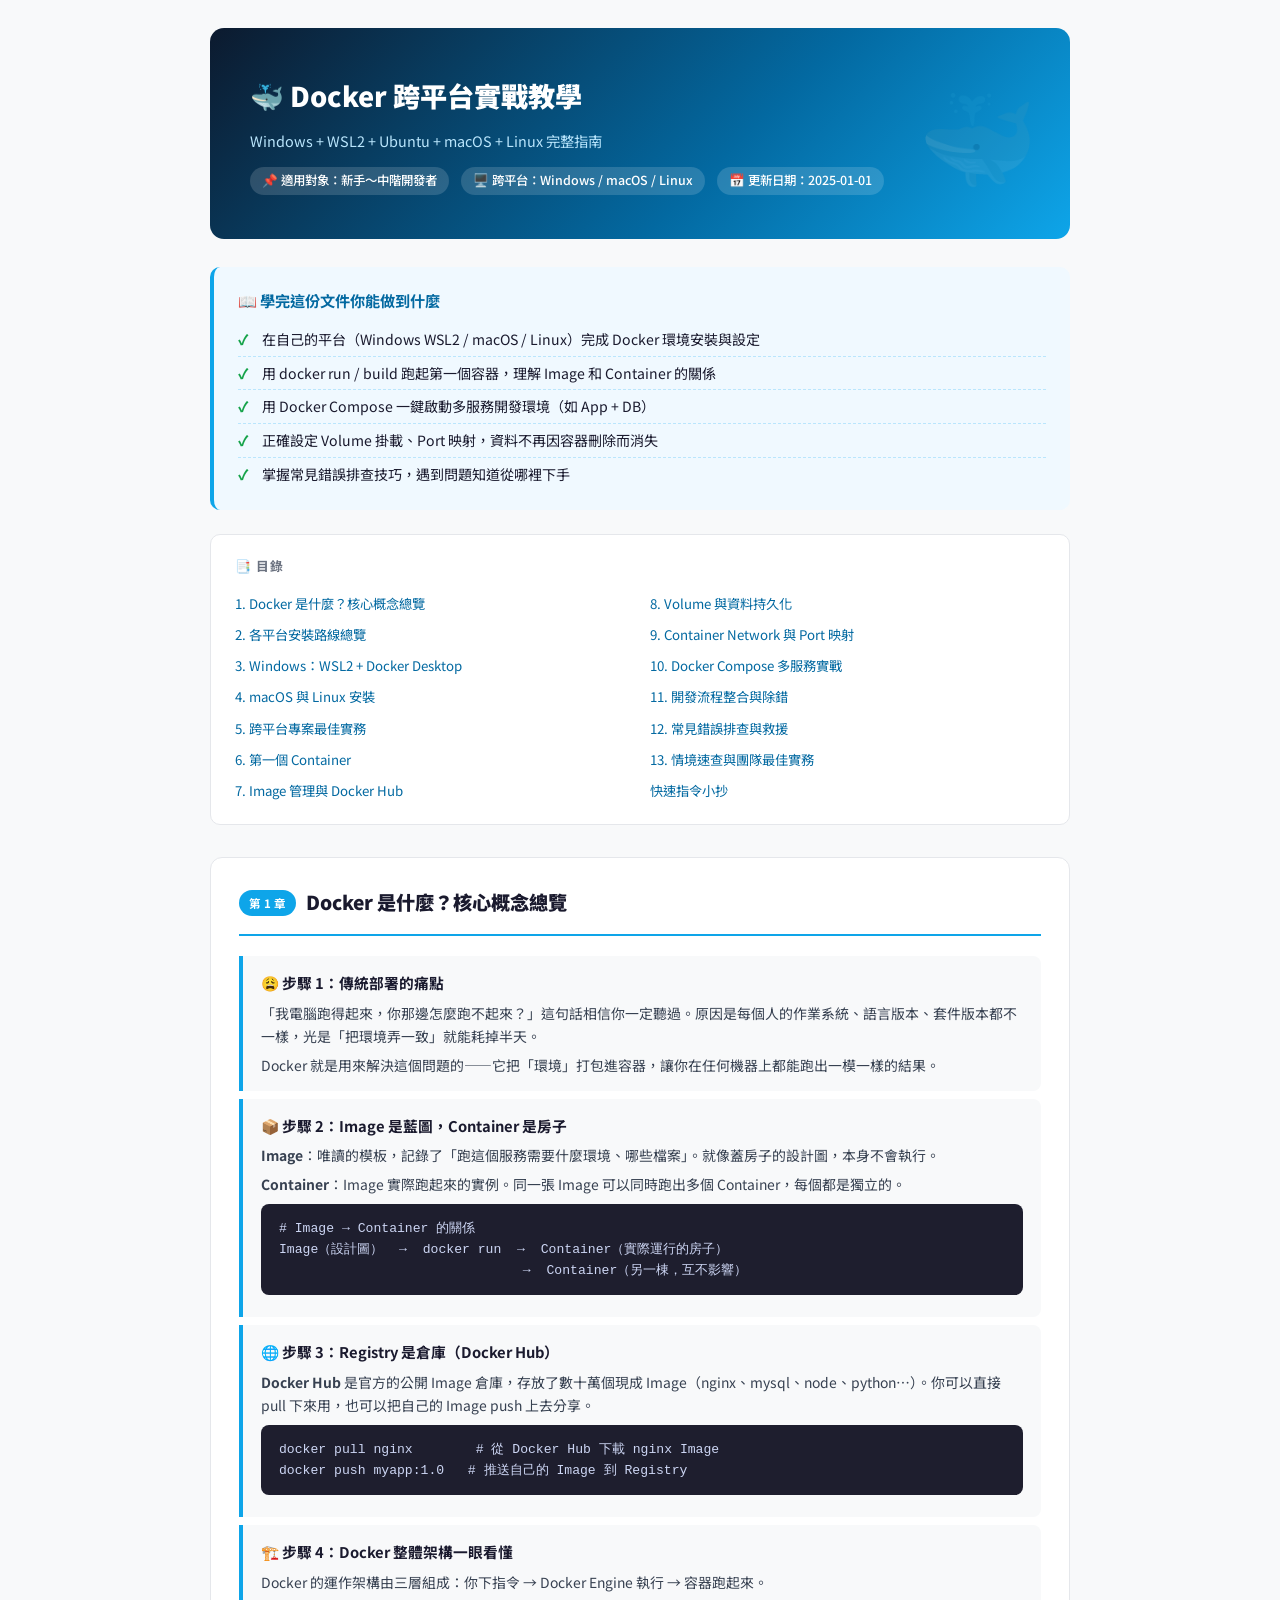
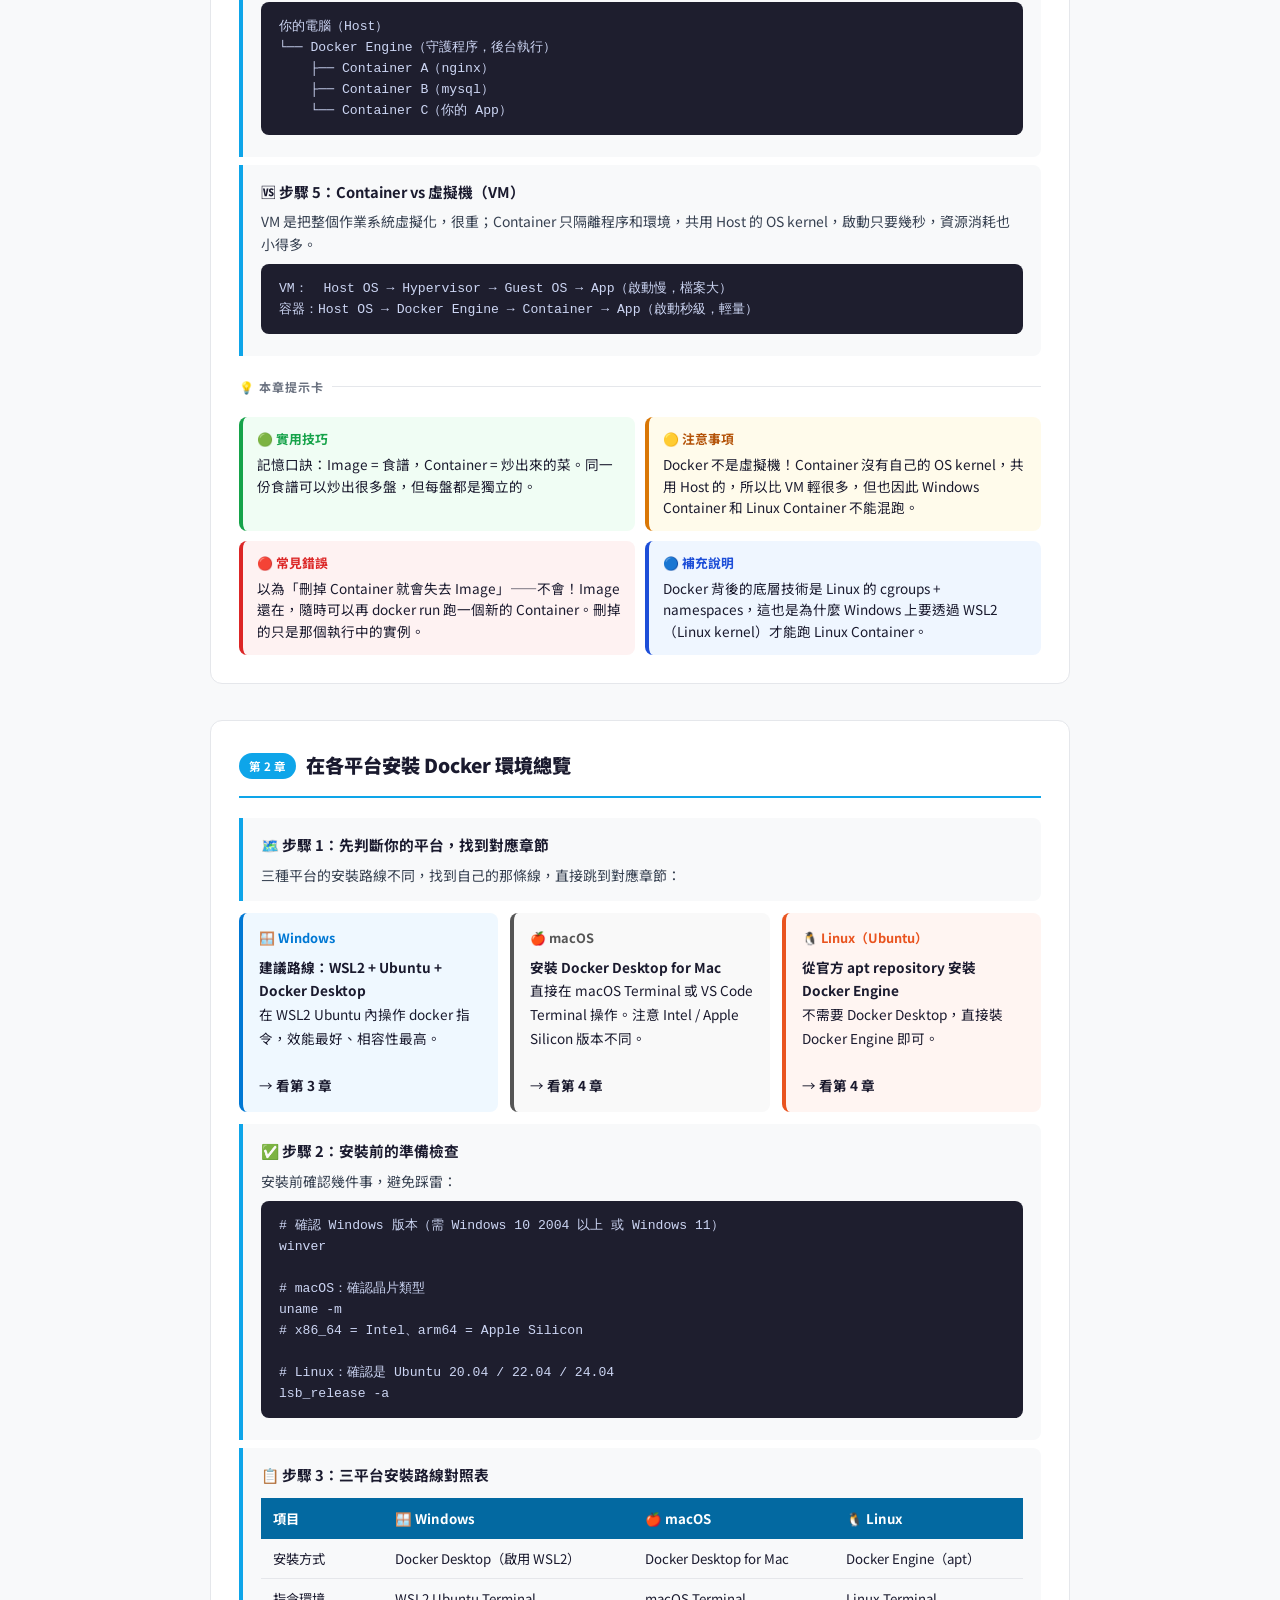
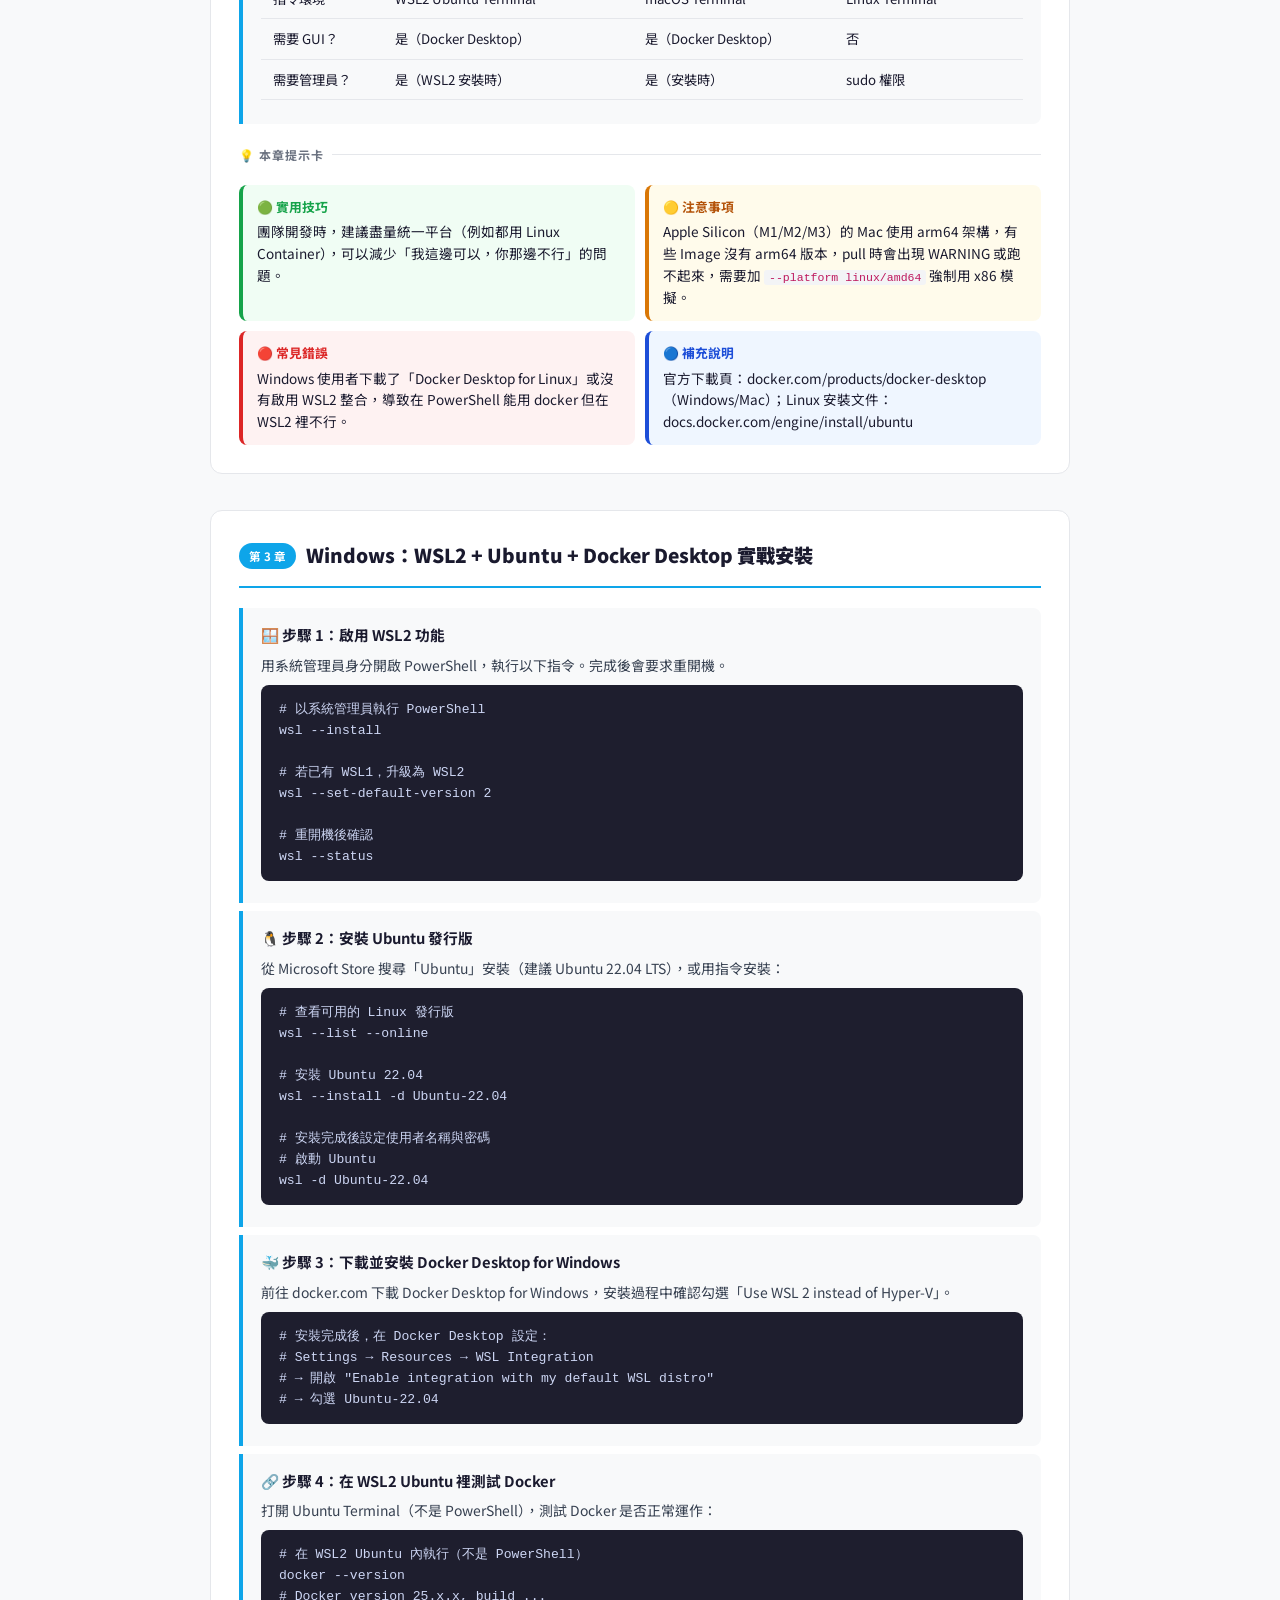
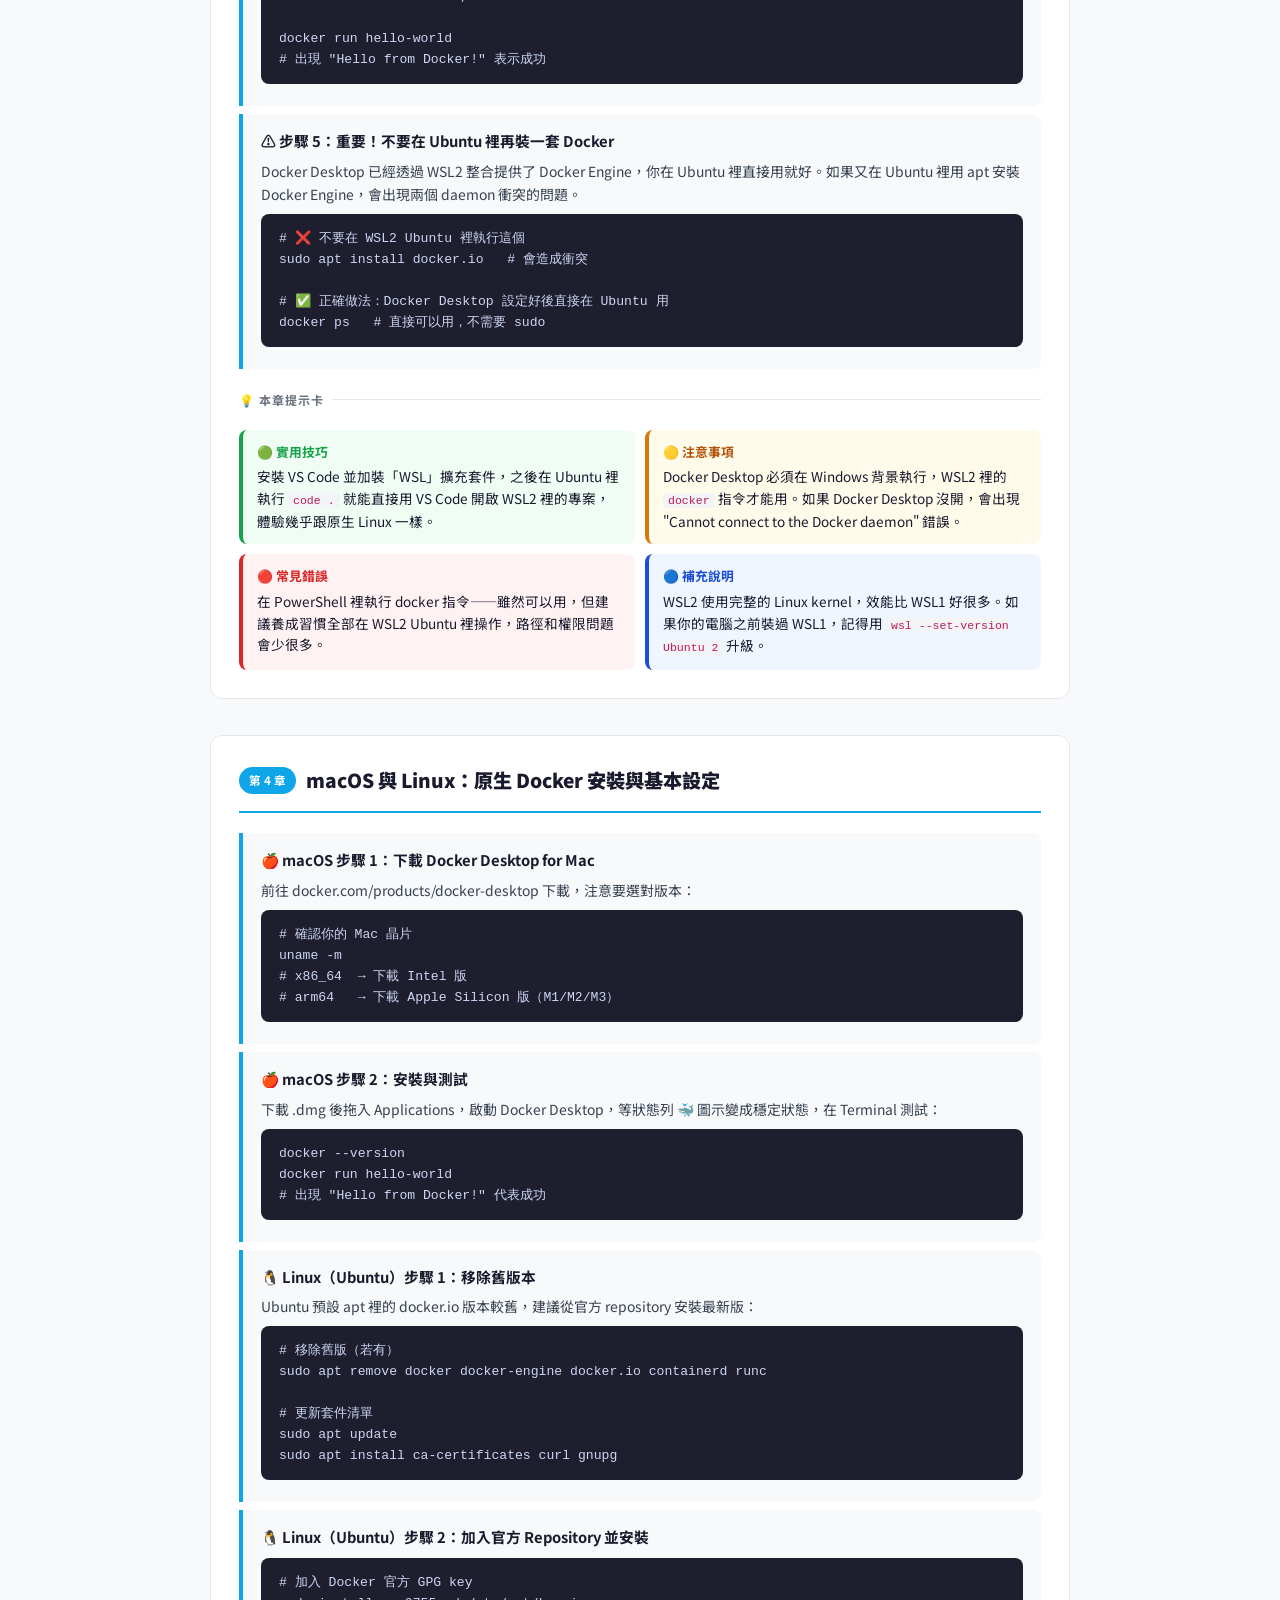
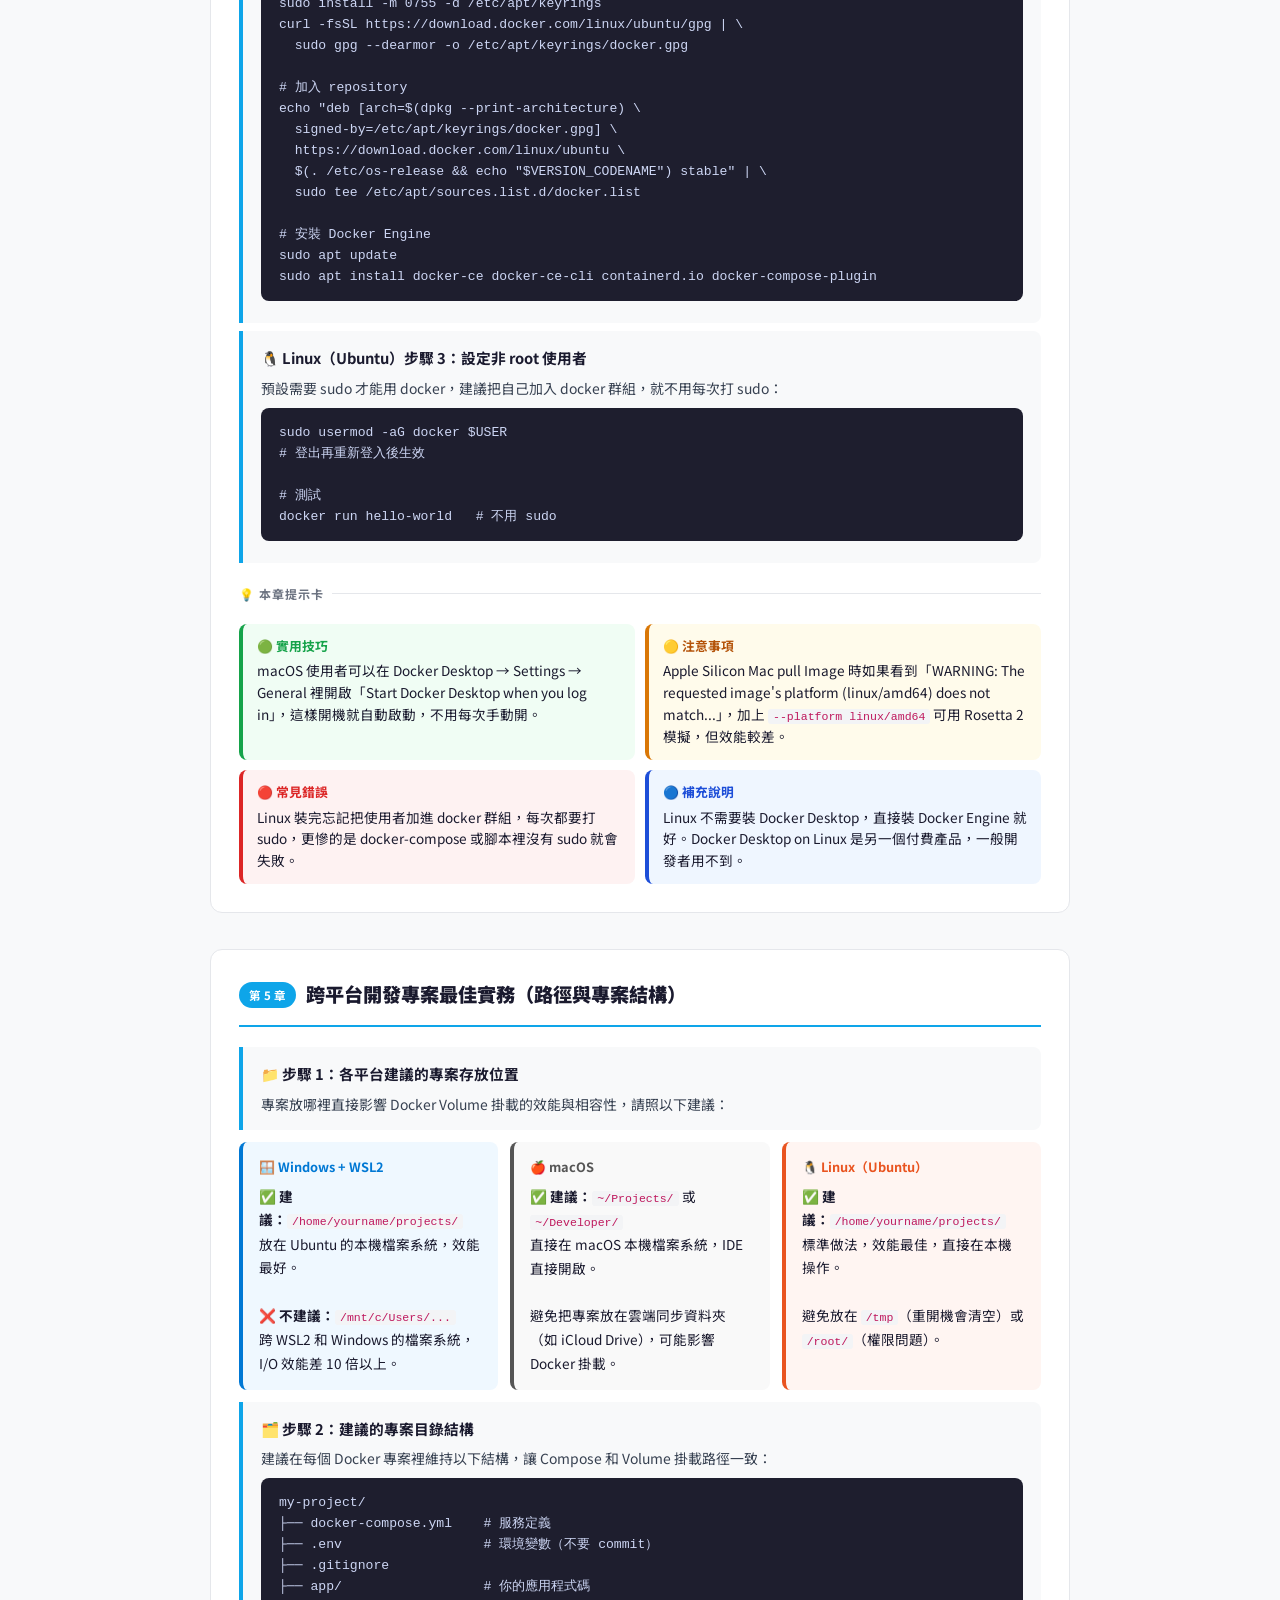
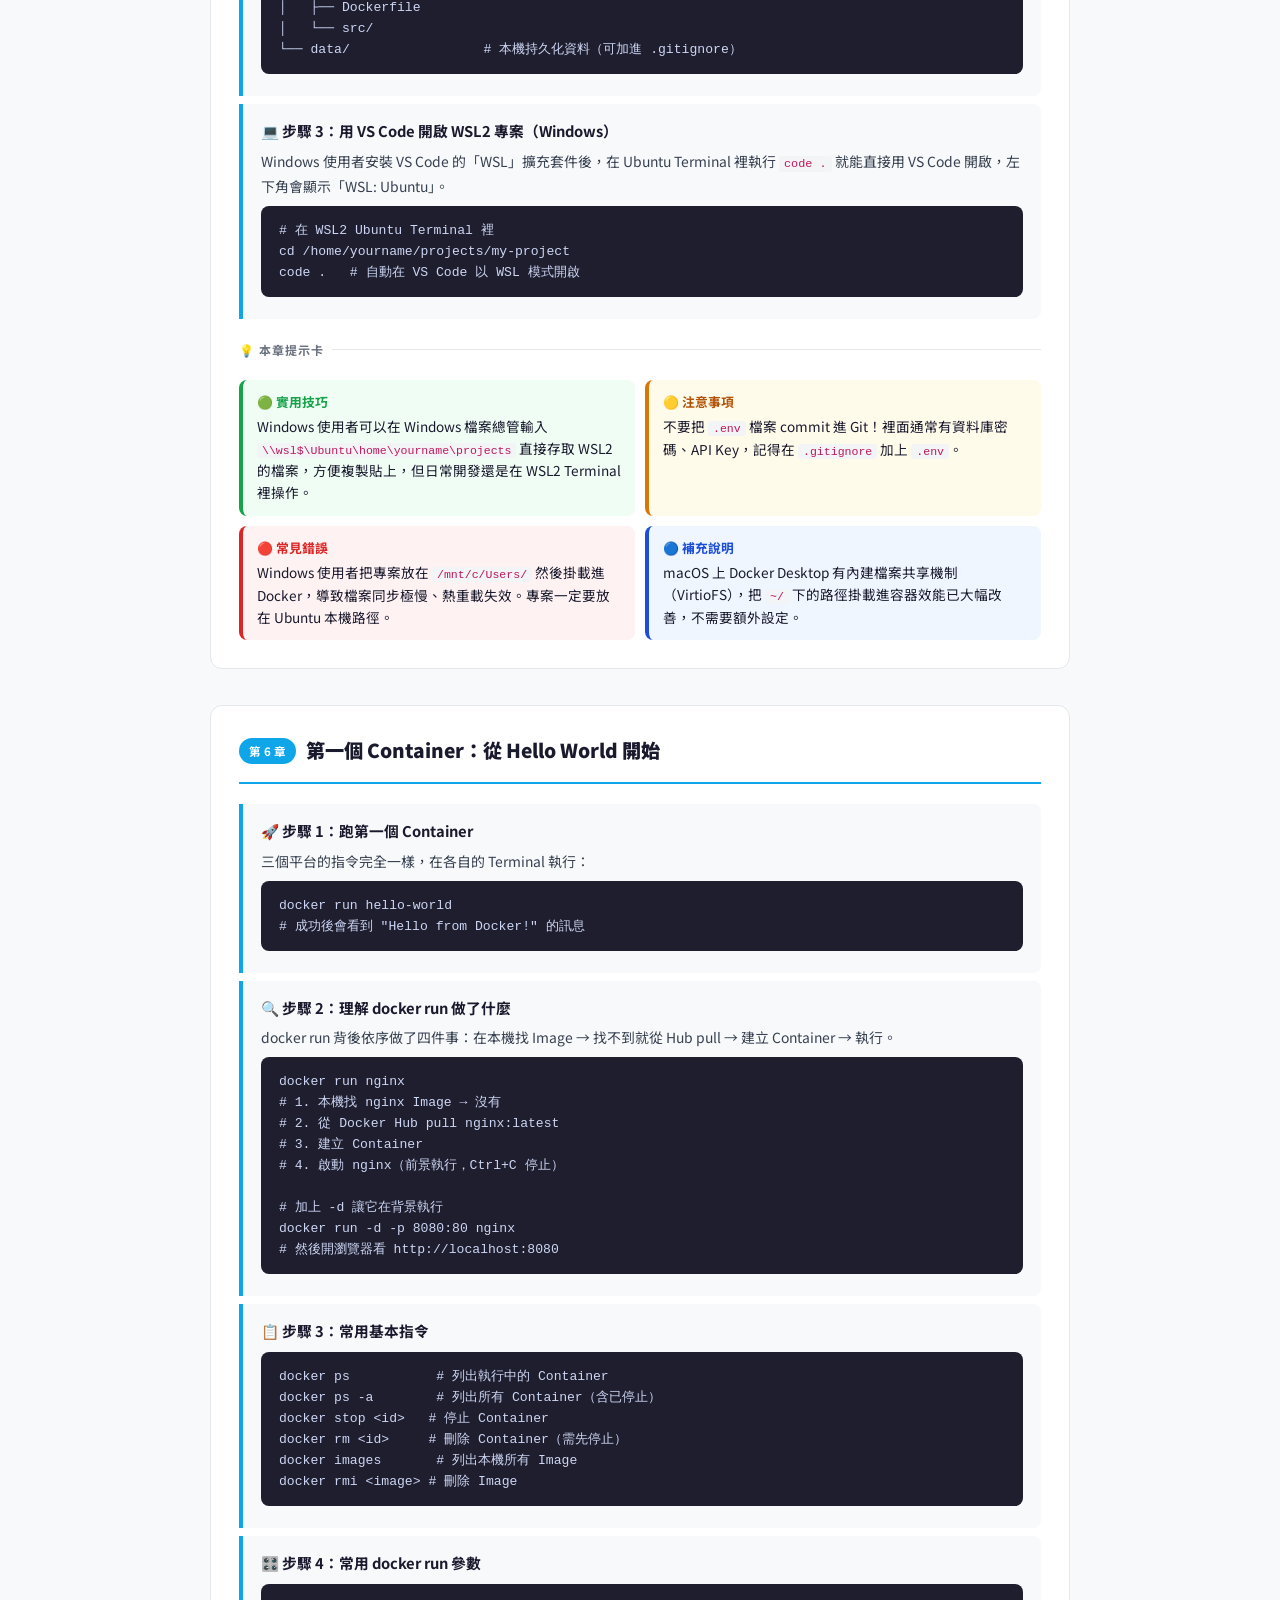
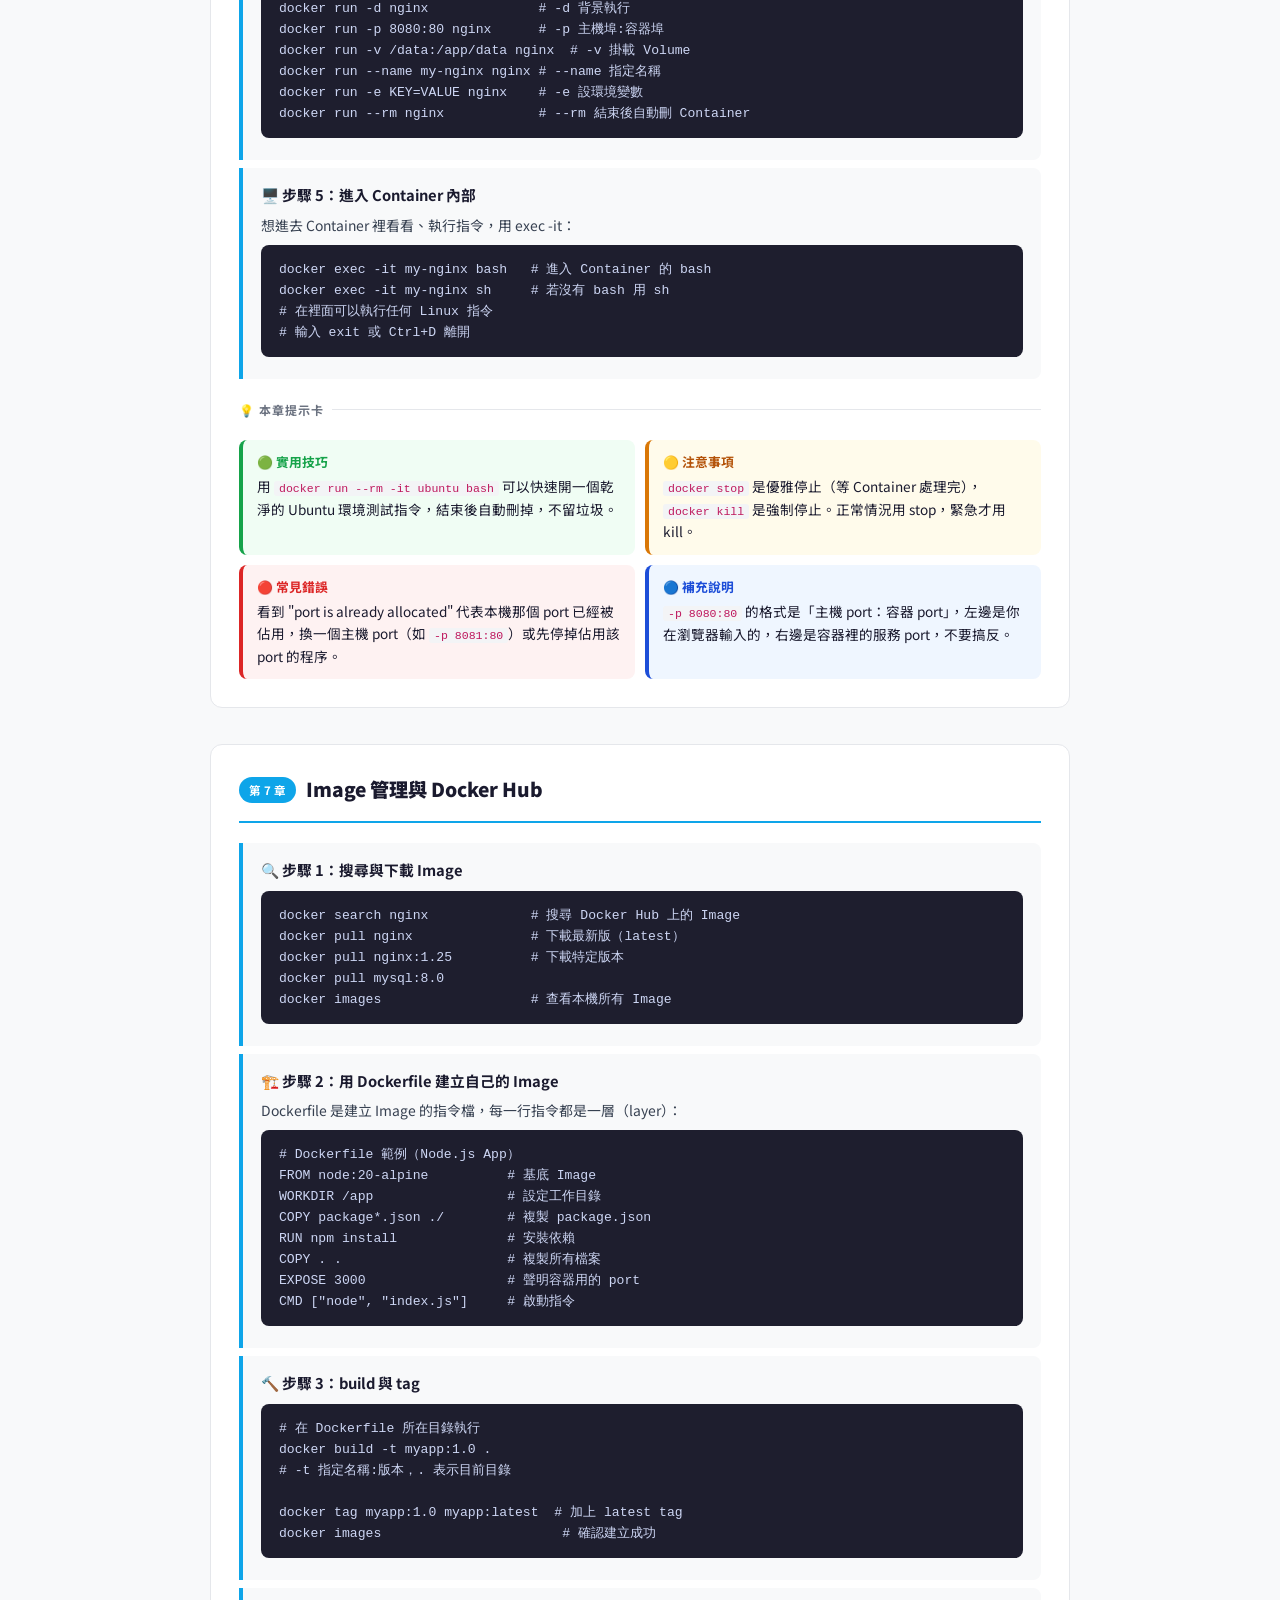
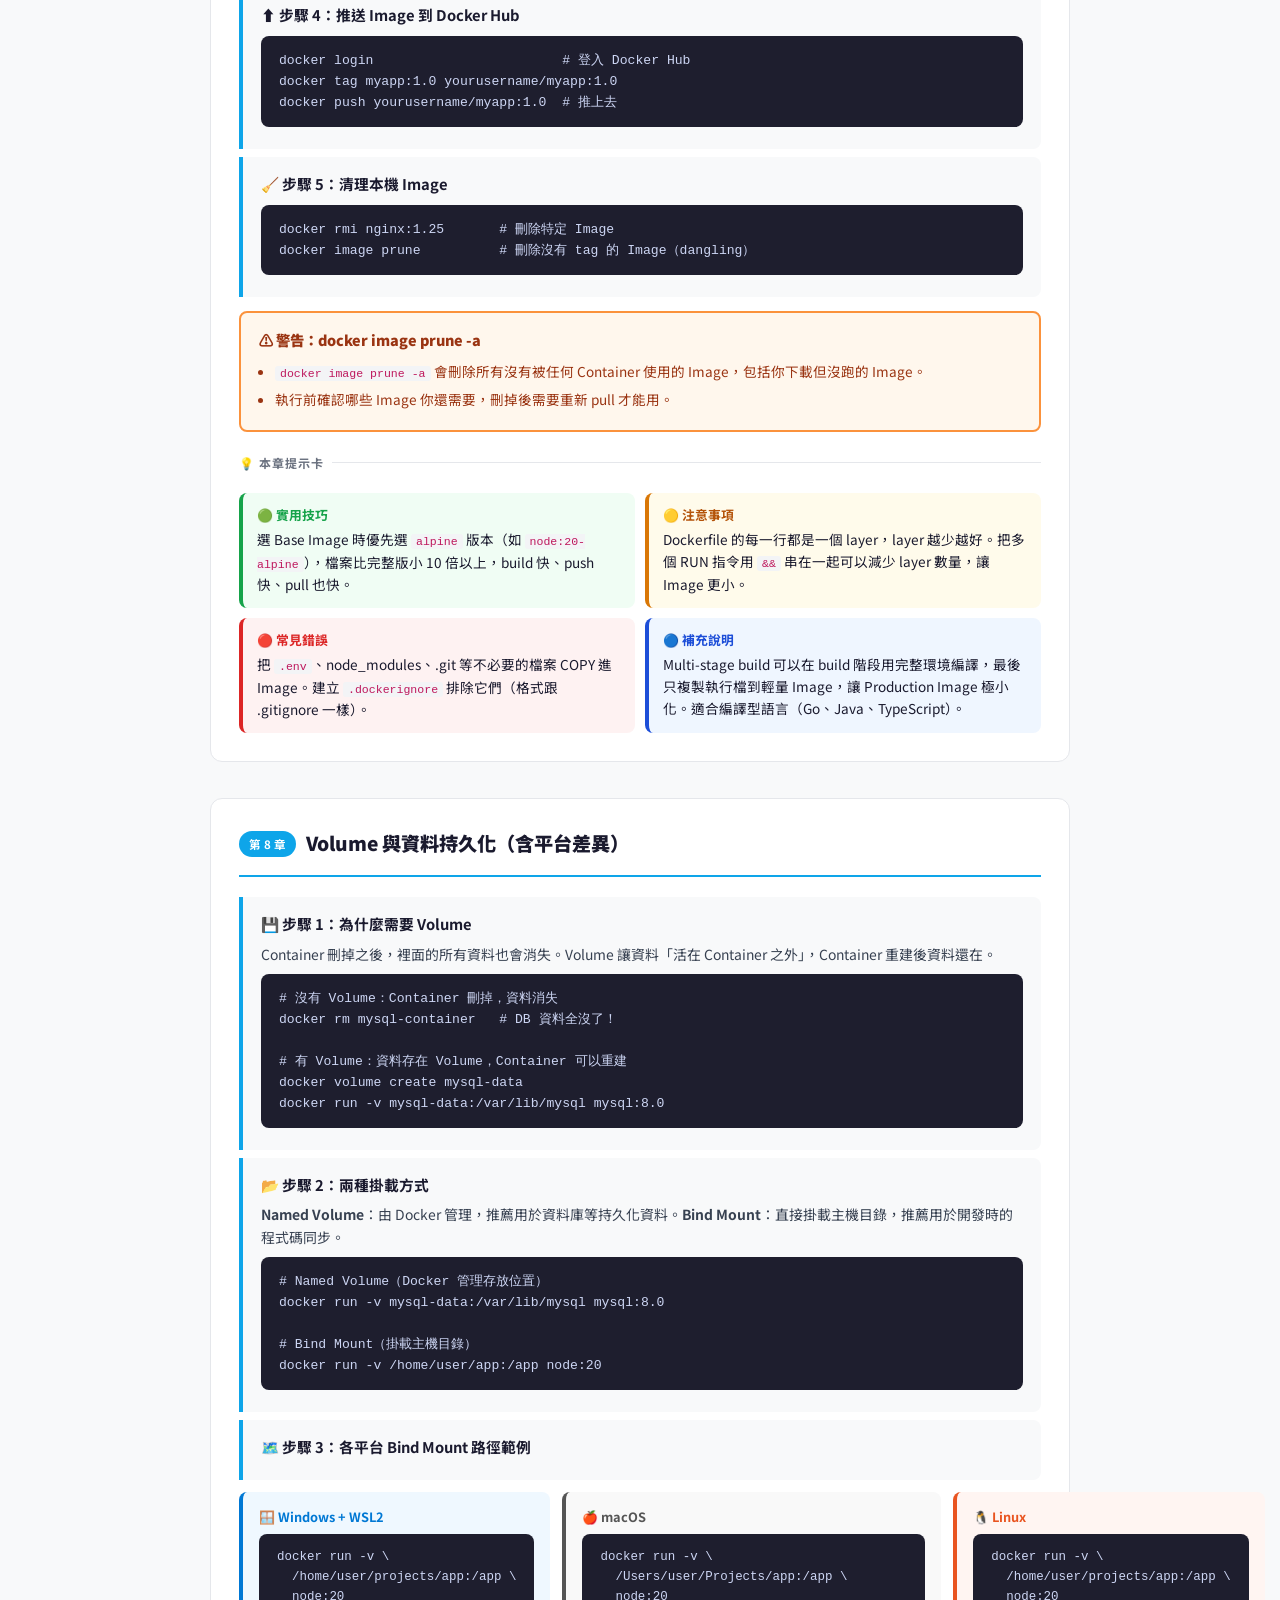
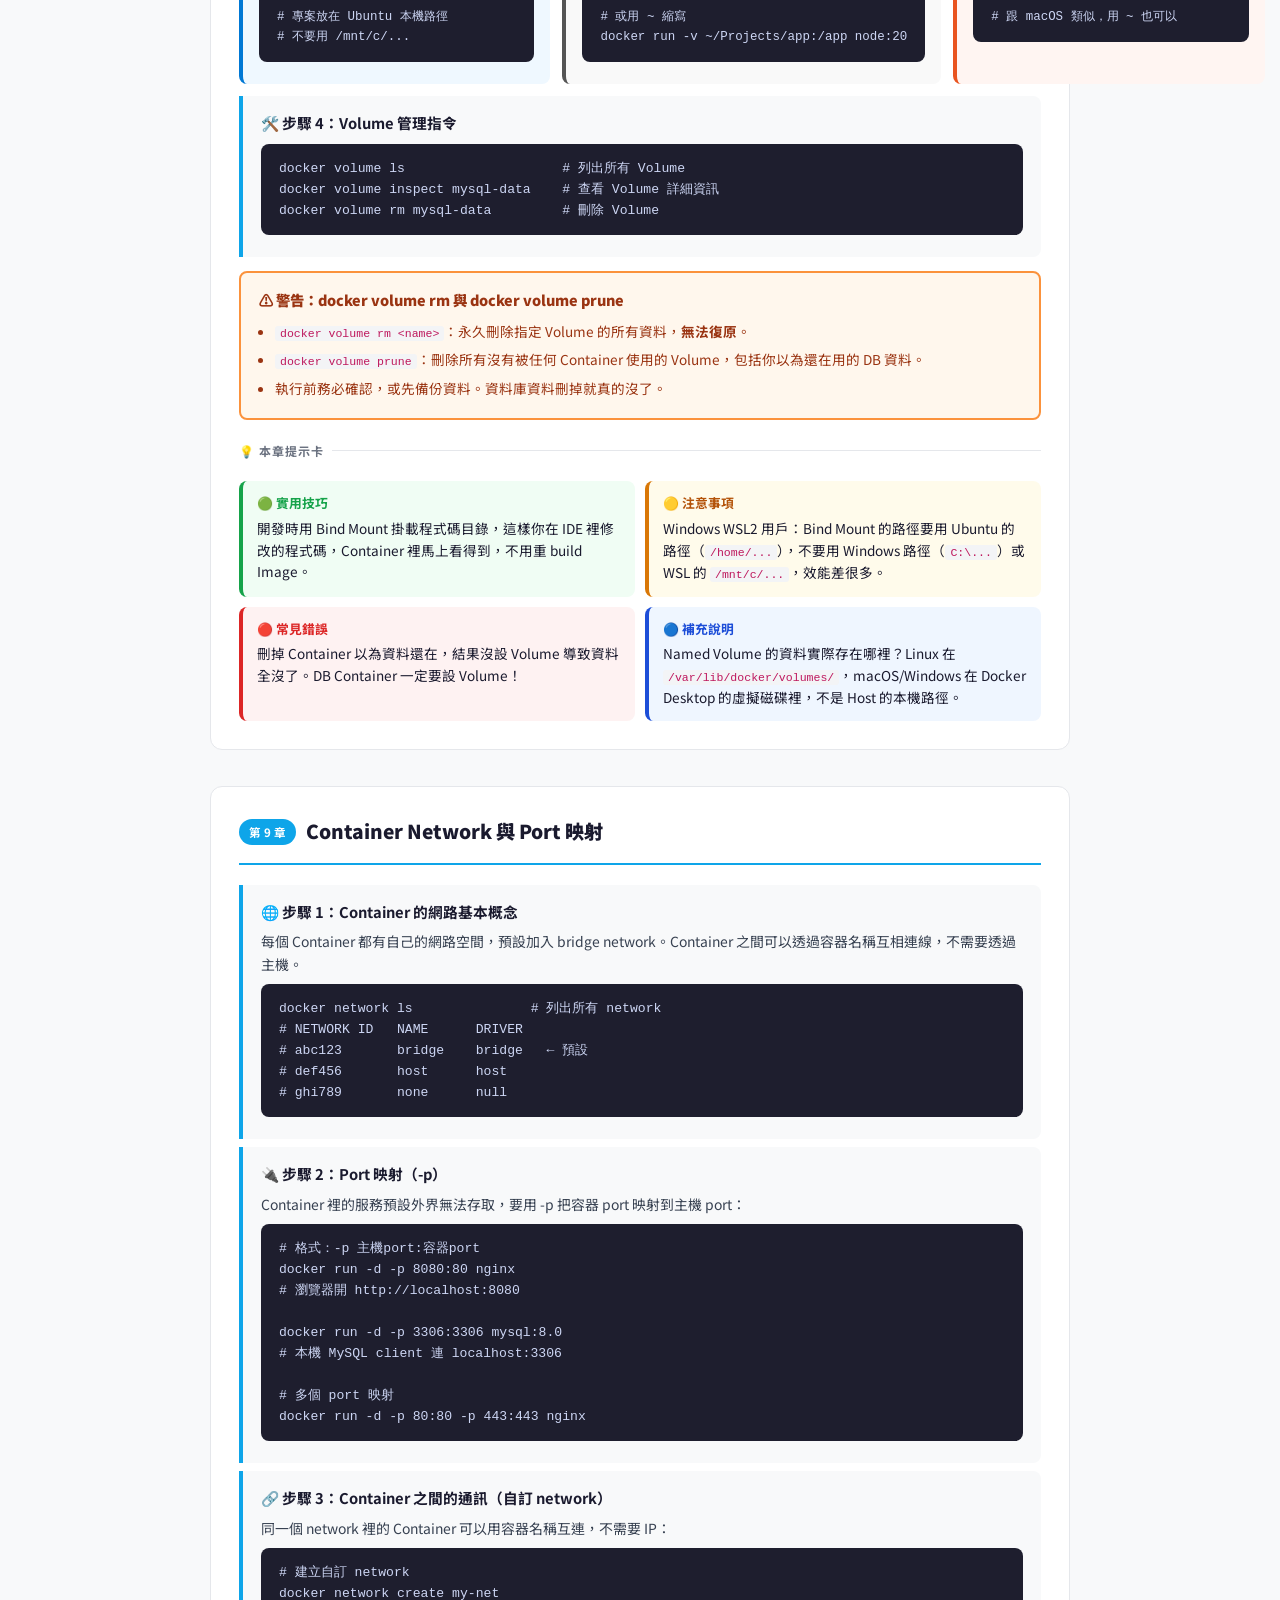
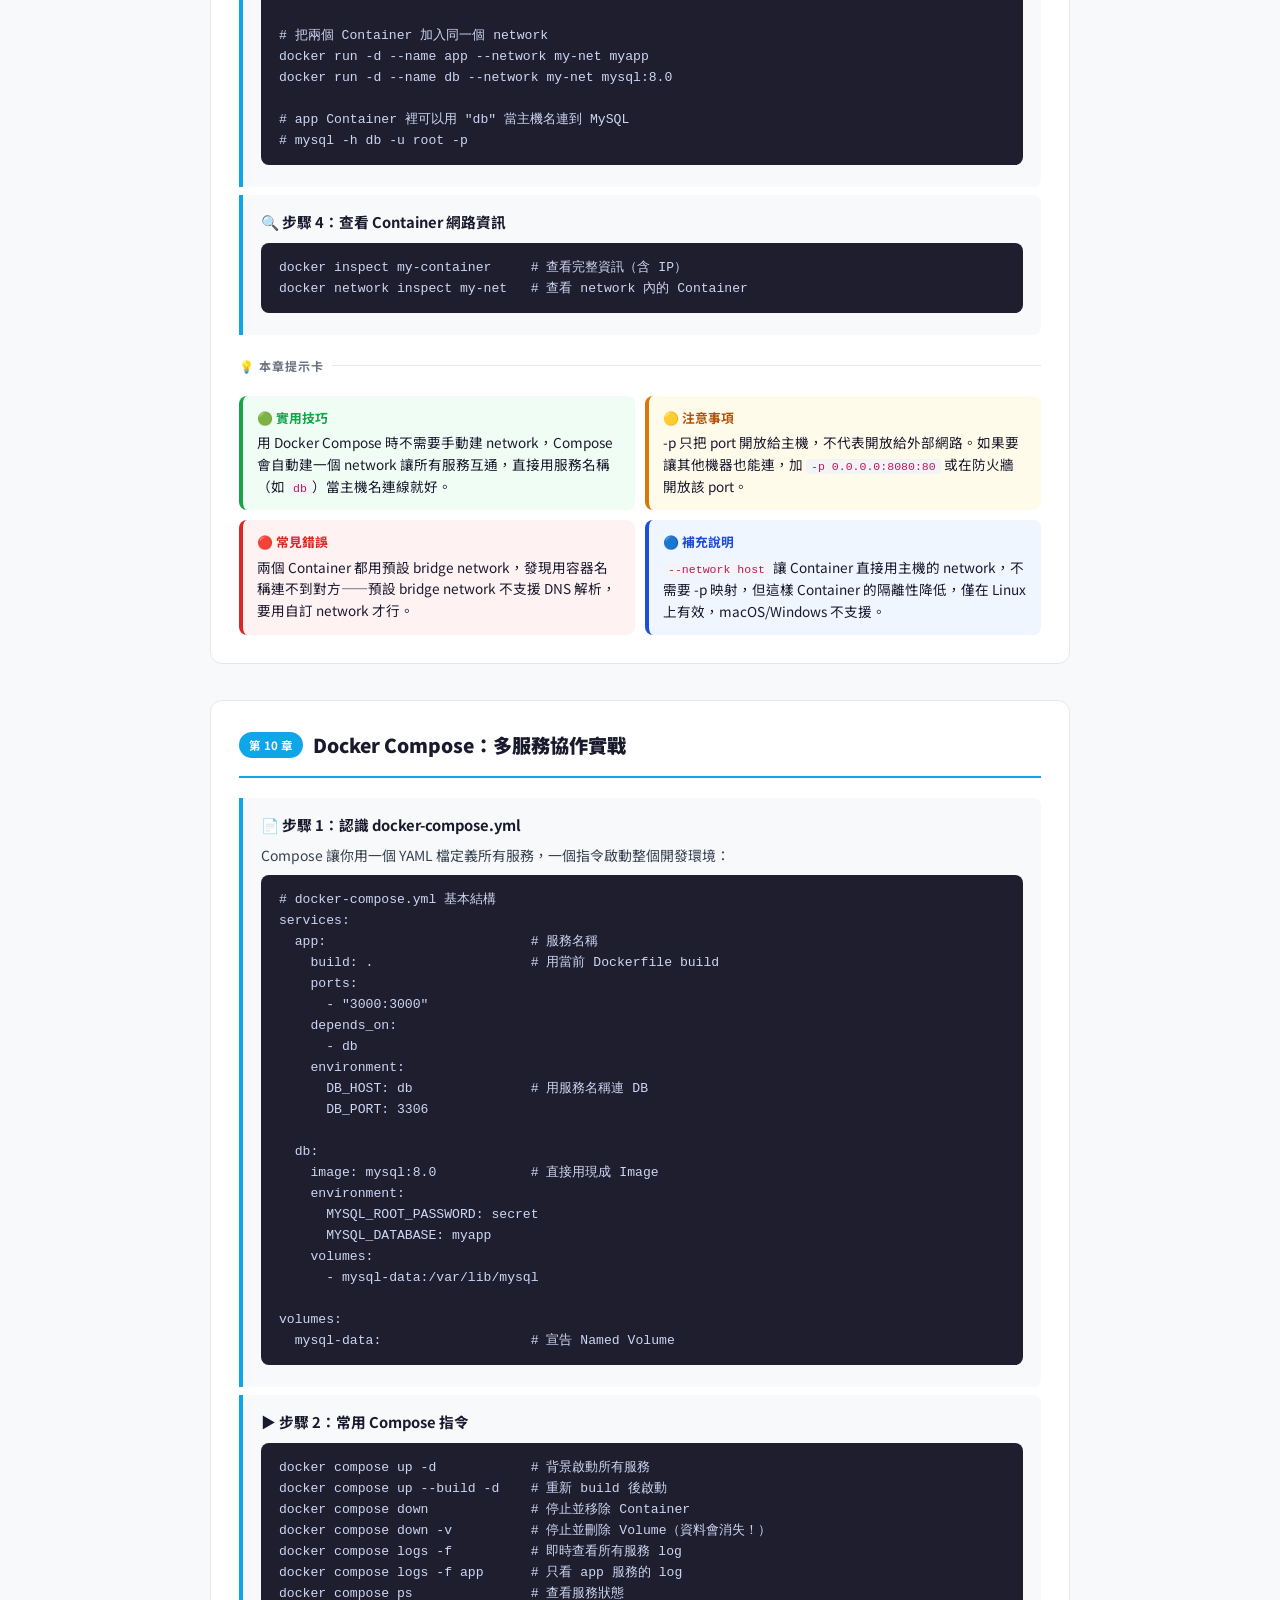
==== dev-tools/docker/index.html @ 0fab347d "feat: 重構首頁，加入 JSON 資料驅動架構" ====
<!doctype html>
<html lang="zh-TW">
<head>
<meta charset="UTF-8">
<meta name="viewport" content="width=device-width, initial-scale=1.0">
<title>Docker 教學：Windows + WSL2 + macOS + Linux 跨平台實戰</title>
<link href="https://fonts.googleapis.com/css2?family=Noto+Sans+TC:wght@400;500;700;900&display=swap" rel="stylesheet">
<style>
  *, *::before, *::after { box-sizing: border-box; margin: 0; padding: 0; }
  :root {
    --bg: #f8f9fa; --surface: #fff; --border: #e5e7eb;
    --text: #1a1a2e; --muted: #6b7280;
    --accent: #0ea5e9; --accent-dark: #0369a1; --accent-light: #f0f9ff;
    --green: #16a34a; --green-bg: #f0fdf4;
    --yellow: #b45309; --yellow-bg: #fffbeb;
    --red: #dc2626; --red-bg: #fef2f2;
    --blue: #1d4ed8; --blue-bg: #eff6ff;
    --warn-bg: #fff7ed; --warn-border: #fb923c; --warn-text: #9a3412;
    --win: #0078d4; --win-bg: #eff8ff;
    --mac: #555; --mac-bg: #f9f9f9;
    --linux: #e95420; --linux-bg: #fff5f2;
  }
  body { font-family: 'Noto Sans TC', Arial, sans-serif; background: var(--bg); color: var(--text); font-size: 14px; line-height: 1.75; }
  .container { max-width: 900px; margin: 0 auto; padding: 28px 20px; }

  /* Header */
  .doc-header { background: linear-gradient(135deg, #0c1a2e 0%, #0369a1 60%, #0ea5e9 100%); color: white; padding: 44px 40px; border-radius: 14px; margin-bottom: 28px; position: relative; overflow: hidden; }
  .doc-header::after { content: '🐳'; position: absolute; right: 32px; top: 50%; transform: translateY(-50%); font-size: 6rem; opacity: 0.12; }
  .doc-header h1 { font-size: 1.7rem; font-weight: 900; margin-bottom: 8px; }
  .doc-header .subtitle { color: #bae6fd; font-size: 0.9rem; margin-bottom: 14px; }
  .doc-header .meta { display: flex; gap: 12px; flex-wrap: wrap; }
  .doc-header .meta span { background: rgba(255,255,255,0.15); padding: 3px 12px; border-radius: 20px; font-size: 0.78rem; font-weight: 500; }

  /* Intro */
  .intro-card { background: var(--accent-light); border-left: 4px solid var(--accent); padding: 20px 24px; border-radius: 10px; margin-bottom: 24px; }
  .intro-card h2 { color: var(--accent-dark); font-size: 0.95rem; font-weight: 700; margin-bottom: 10px; }
  .intro-card ul { padding-left: 0; list-style: none; }
  .intro-card ul li { padding: 4px 0 4px 24px; position: relative; font-size: 0.88rem; border-bottom: 1px dashed #bae6fd; }
  .intro-card ul li:last-child { border-bottom: none; }
  .intro-card ul li::before { content: '✓'; position: absolute; left: 0; color: var(--green); font-weight: 900; }

  /* TOC */
  .toc { background: var(--surface); border: 1px solid var(--border); border-radius: 10px; padding: 20px 24px; margin-bottom: 32px; }
  .toc h2 { font-size: 0.8rem; font-weight: 700; color: var(--muted); text-transform: uppercase; letter-spacing: 1px; margin-bottom: 12px; }
  .toc-grid { display: grid; grid-template-columns: 1fr 1fr; gap: 4px 20px; }
  .toc-grid a { font-size: 0.83rem; color: var(--accent-dark); text-decoration: none; padding: 2px 0; }
  .toc-grid a:hover { text-decoration: underline; }

  /* Chapter */
  .chapter { background: var(--surface); border: 1px solid var(--border); border-radius: 12px; padding: 28px; margin-bottom: 36px; }
  .chapter-title { font-size: 1.2rem; font-weight: 900; padding-bottom: 14px; border-bottom: 2px solid var(--accent); margin-bottom: 20px; display: flex; align-items: center; gap: 10px; }
  .chapter-num { background: var(--accent); color: white; font-size: 0.72rem; font-weight: 700; padding: 3px 10px; border-radius: 20px; white-space: nowrap; }

  /* Step */
  .step { background: var(--bg); border-left: 4px solid var(--accent); padding: 14px 18px; margin: 8px 0; border-radius: 0 8px 8px 0; }
  .step-title { font-size: 0.92rem; font-weight: 700; margin-bottom: 6px; }
  .step p { font-size: 0.87rem; color: #374151; margin-bottom: 6px; line-height: 1.65; }
  .step p:last-child { margin-bottom: 0; }

  /* Platform sections */
  .platform-grid { display: grid; grid-template-columns: 1fr 1fr 1fr; gap: 12px; margin: 12px 0; }
  @media(max-width:680px){ .platform-grid { grid-template-columns: 1fr; } }
  .platform-card { border-radius: 8px; padding: 14px 16px; font-size: 0.85rem; }
  .platform-win { background: var(--win-bg); border-left: 4px solid var(--win); }
  .platform-mac { background: var(--mac-bg); border-left: 4px solid var(--mac); }
  .platform-linux { background: var(--linux-bg); border-left: 4px solid var(--linux); }
  .platform-label { font-weight: 700; font-size: 0.8rem; margin-bottom: 6px; }
  .platform-win .platform-label { color: var(--win); }
  .platform-mac .platform-label { color: var(--mac); }
  .platform-linux .platform-label { color: var(--linux); }

  /* Code */
  pre { background: #1e1e2e; color: #cdd6f4; border-radius: 8px; padding: 14px 18px; overflow-x: auto; font-family: Consolas, 'Courier New', monospace; font-size: 0.82rem; line-height: 1.6; margin: 8px 0; }
  code { font-family: Consolas, 'Courier New', monospace; font-size: 0.85em; background: #f3f4f6; color: #be185d; padding: 1px 5px; border-radius: 3px; }

  /* Tips */
  .tips-grid { display: grid; grid-template-columns: 1fr 1fr; gap: 10px; margin-top: 20px; }
  @media(max-width:580px){ .tips-grid { grid-template-columns: 1fr; } }
  .tip { border-radius: 8px; padding: 12px 14px; border-left: 4px solid; font-size: 0.85rem; line-height: 1.6; }
  .tip-label { font-weight: 700; font-size: 0.8rem; margin-bottom: 4px; }
  .tip-green { background: var(--green-bg); border-color: var(--green); } .tip-green .tip-label { color: var(--green); }
  .tip-yellow { background: var(--yellow-bg); border-color: #d97706; } .tip-yellow .tip-label { color: var(--yellow); }
  .tip-red { background: var(--red-bg); border-color: var(--red); } .tip-red .tip-label { color: var(--red); }
  .tip-blue { background: var(--blue-bg); border-color: var(--blue); } .tip-blue .tip-label { color: var(--blue); }

  /* Warning */
  .warning { background: var(--warn-bg); border: 2px solid var(--warn-border); border-radius: 8px; padding: 14px 18px; margin: 14px 0; }
  .warning .warn-title { font-weight: 900; color: var(--warn-text); font-size: 0.9rem; margin-bottom: 8px; }
  .warning ul { padding-left: 16px; }
  .warning ul li { color: var(--warn-text); font-size: 0.85rem; margin: 4px 0; }

  /* Section label */
  .section-label { font-size: 0.75rem; font-weight: 700; text-transform: uppercase; letter-spacing: 1px; color: var(--muted); margin: 20px 0 10px; display: flex; align-items: center; gap: 8px; }
  .section-label::after { content: ''; flex: 1; height: 1px; background: var(--border); }

  /* Table */
  .ref-table { width: 100%; border-collapse: collapse; font-size: 0.83rem; margin: 10px 0; }
  .ref-table th { background: var(--accent-dark); color: white; padding: 9px 12px; text-align: left; font-weight: 700; }
  .ref-table td { padding: 8px 12px; border-bottom: 1px solid var(--border); vertical-align: top; }
  .ref-table tr:nth-child(even) td { background: var(--bg); }

  /* Cheatsheet */
  .cheat-grid { display: grid; grid-template-columns: 1fr 1fr; gap: 16px; margin: 12px 0; }
  @media(max-width:600px){ .cheat-grid { grid-template-columns: 1fr; } }
  .cheat-card { background: var(--bg); border: 1px solid var(--border); border-radius: 8px; padding: 14px; }
  .cheat-card h4 { font-size: 0.83rem; font-weight: 700; color: var(--accent-dark); margin-bottom: 8px; }

  /* Footer */
  .doc-footer { background: #1e1e2e; color: #cdd6f4; border-radius: 12px; padding: 24px 28px; margin-top: 36px; font-size: 0.85rem; }
  .doc-footer .hint { background: rgba(255,255,255,0.07); padding: 8px 14px; font-family: monospace; color: #a6e3a1; margin-top: 8px; font-size: 0.8rem; border-radius: 6px; }

  hr.div { border: none; border-top: 1px dashed var(--border); margin: 8px 0 18px; }
</style>
</head>
<body>
<div class="container">

<!-- HEADER -->
<div class="doc-header">
  <h1>🐳 Docker 跨平台實戰教學</h1>
  <div class="subtitle">Windows + WSL2 + Ubuntu + macOS + Linux 完整指南</div>
  <div class="meta">
    <span>📌 適用對象：新手～中階開發者</span>
    <span>🖥️ 跨平台：Windows / macOS / Linux</span>
    <span>📅 更新日期：2025-01-01</span>
  </div>
</div>

<!-- INTRO -->
<div class="intro-card">
  <h2>📖 學完這份文件你能做到什麼</h2>
  <ul>
    <li>在自己的平台（Windows WSL2 / macOS / Linux）完成 Docker 環境安裝與設定</li>
    <li>用 docker run / build 跑起第一個容器，理解 Image 和 Container 的關係</li>
    <li>用 Docker Compose 一鍵啟動多服務開發環境（如 App + DB）</li>
    <li>正確設定 Volume 掛載、Port 映射，資料不再因容器刪除而消失</li>
    <li>掌握常見錯誤排查技巧，遇到問題知道從哪裡下手</li>
  </ul>
</div>

<!-- TOC -->
<div class="toc">
  <h2>📑 目錄</h2>
  <div class="toc-grid">
    <a href="#ch1">1. Docker 是什麼？核心概念總覽</a>
    <a href="#ch8">8. Volume 與資料持久化</a>
    <a href="#ch2">2. 各平台安裝路線總覽</a>
    <a href="#ch9">9. Container Network 與 Port 映射</a>
    <a href="#ch3">3. Windows：WSL2 + Docker Desktop</a>
    <a href="#ch10">10. Docker Compose 多服務實戰</a>
    <a href="#ch4">4. macOS 與 Linux 安裝</a>
    <a href="#ch11">11. 開發流程整合與除錯</a>
    <a href="#ch5">5. 跨平台專案最佳實務</a>
    <a href="#ch12">12. 常見錯誤排查與救援</a>
    <a href="#ch6">6. 第一個 Container</a>
    <a href="#ch13">13. 情境速查與團隊最佳實務</a>
    <a href="#ch7">7. Image 管理與 Docker Hub</a>
    <a href="#cheat">快速指令小抄</a>
  </div>
</div>

<!-- ===== CH1 ===== -->
<div class="chapter" id="ch1">
  <div class="chapter-title"><span class="chapter-num">第 1 章</span>Docker 是什麼？核心概念總覽</div>

  <div class="step">
    <div class="step-title">😩 步驟 1：傳統部署的痛點</div>
    <p>「我電腦跑得起來，你那邊怎麼跑不起來？」這句話相信你一定聽過。原因是每個人的作業系統、語言版本、套件版本都不一樣，光是「把環境弄一致」就能耗掉半天。</p>
    <p>Docker 就是用來解決這個問題的——它把「環境」打包進容器，讓你在任何機器上都能跑出一模一樣的結果。</p>
  </div>

  <div class="step">
    <div class="step-title">📦 步驟 2：Image 是藍圖，Container 是房子</div>
    <p><strong>Image</strong>：唯讀的模板，記錄了「跑這個服務需要什麼環境、哪些檔案」。就像蓋房子的設計圖，本身不會執行。</p>
    <p><strong>Container</strong>：Image 實際跑起來的實例。同一張 Image 可以同時跑出多個 Container，每個都是獨立的。</p>
    <pre># Image → Container 的關係
Image（設計圖）  →  docker run  →  Container（實際運行的房子）
                               →  Container（另一棟，互不影響）</pre>
  </div>

  <div class="step">
    <div class="step-title">🌐 步驟 3：Registry 是倉庫（Docker Hub）</div>
    <p><strong>Docker Hub</strong> 是官方的公開 Image 倉庫，存放了數十萬個現成 Image（nginx、mysql、node、python…）。你可以直接 pull 下來用，也可以把自己的 Image push 上去分享。</p>
    <pre>docker pull nginx        # 從 Docker Hub 下載 nginx Image
docker push myapp:1.0   # 推送自己的 Image 到 Registry</pre>
  </div>

  <div class="step">
    <div class="step-title">🏗️ 步驟 4：Docker 整體架構一眼看懂</div>
    <p>Docker 的運作架構由三層組成：你下指令 → Docker Engine 執行 → 容器跑起來。</p>
    <pre>你的電腦（Host）
└── Docker Engine（守護程序，後台執行）
    ├── Container A（nginx）
    ├── Container B（mysql）
    └── Container C（你的 App）</pre>
  </div>

  <div class="step">
    <div class="step-title">🆚 步驟 5：Container vs 虛擬機（VM）</div>
    <p>VM 是把整個作業系統虛擬化，很重；Container 只隔離程序和環境，共用 Host 的 OS kernel，啟動只要幾秒，資源消耗也小得多。</p>
    <pre>VM：  Host OS → Hypervisor → Guest OS → App（啟動慢，檔案大）
容器：Host OS → Docker Engine → Container → App（啟動秒級，輕量）</pre>
  </div>

  <div class="section-label">💡 本章提示卡</div>
  <div class="tips-grid">
    <div class="tip tip-green"><div class="tip-label">🟢 實用技巧</div>記憶口訣：Image = 食譜，Container = 炒出來的菜。同一份食譜可以炒出很多盤，但每盤都是獨立的。</div>
    <div class="tip tip-yellow"><div class="tip-label">🟡 注意事項</div>Docker 不是虛擬機！Container 沒有自己的 OS kernel，共用 Host 的，所以比 VM 輕很多，但也因此 Windows Container 和 Linux Container 不能混跑。</div>
    <div class="tip tip-red"><div class="tip-label">🔴 常見錯誤</div>以為「刪掉 Container 就會失去 Image」——不會！Image 還在，隨時可以再 docker run 跑一個新的 Container。刪掉的只是那個執行中的實例。</div>
    <div class="tip tip-blue"><div class="tip-label">🔵 補充說明</div>Docker 背後的底層技術是 Linux 的 cgroups + namespaces，這也是為什麼 Windows 上要透過 WSL2（Linux kernel）才能跑 Linux Container。</div>
  </div>
</div>

<!-- ===== CH2 ===== -->
<div class="chapter" id="ch2">
  <div class="chapter-title"><span class="chapter-num">第 2 章</span>在各平台安裝 Docker 環境總覽</div>

  <div class="step">
    <div class="step-title">🗺️ 步驟 1：先判斷你的平台，找到對應章節</div>
    <p>三種平台的安裝路線不同，找到自己的那條線，直接跳到對應章節：</p>
  </div>

  <div class="platform-grid">
    <div class="platform-card platform-win">
      <div class="platform-label">🪟 Windows</div>
      <strong>建議路線：WSL2 + Ubuntu + Docker Desktop</strong><br>
      在 WSL2 Ubuntu 內操作 docker 指令，效能最好、相容性最高。<br><br>
      → <strong>看第 3 章</strong>
    </div>
    <div class="platform-card platform-mac">
      <div class="platform-label">🍎 macOS</div>
      <strong>安裝 Docker Desktop for Mac</strong><br>
      直接在 macOS Terminal 或 VS Code Terminal 操作。注意 Intel / Apple Silicon 版本不同。<br><br>
      → <strong>看第 4 章</strong>
    </div>
    <div class="platform-card platform-linux">
      <div class="platform-label">🐧 Linux（Ubuntu）</div>
      <strong>從官方 apt repository 安裝 Docker Engine</strong><br>
      不需要 Docker Desktop，直接裝 Docker Engine 即可。<br><br>
      → <strong>看第 4 章</strong>
    </div>
  </div>

  <div class="step">
    <div class="step-title">✅ 步驟 2：安裝前的準備檢查</div>
    <p>安裝前確認幾件事，避免踩雷：</p>
    <pre># 確認 Windows 版本（需 Windows 10 2004 以上 或 Windows 11）
winver

# macOS：確認晶片類型
uname -m
# x86_64 = Intel、arm64 = Apple Silicon

# Linux：確認是 Ubuntu 20.04 / 22.04 / 24.04
lsb_release -a</pre>
  </div>

  <div class="step">
    <div class="step-title">📋 步驟 3：三平台安裝路線對照表</div>
    <table class="ref-table">
      <thead><tr><th>項目</th><th>🪟 Windows</th><th>🍎 macOS</th><th>🐧 Linux</th></tr></thead>
      <tbody>
        <tr><td>安裝方式</td><td>Docker Desktop（啟用 WSL2）</td><td>Docker Desktop for Mac</td><td>Docker Engine（apt）</td></tr>
        <tr><td>指令環境</td><td>WSL2 Ubuntu Terminal</td><td>macOS Terminal</td><td>Linux Terminal</td></tr>
        <tr><td>需要 GUI？</td><td>是（Docker Desktop）</td><td>是（Docker Desktop）</td><td>否</td></tr>
        <tr><td>需要管理員？</td><td>是（WSL2 安裝時）</td><td>是（安裝時）</td><td>sudo 權限</td></tr>
      </tbody>
    </table>
  </div>

  <div class="section-label">💡 本章提示卡</div>
  <div class="tips-grid">
    <div class="tip tip-green"><div class="tip-label">🟢 實用技巧</div>團隊開發時，建議盡量統一平台（例如都用 Linux Container），可以減少「我這邊可以，你那邊不行」的問題。</div>
    <div class="tip tip-yellow"><div class="tip-label">🟡 注意事項</div>Apple Silicon（M1/M2/M3）的 Mac 使用 arm64 架構，有些 Image 沒有 arm64 版本，pull 時會出現 WARNING 或跑不起來，需要加 <code>--platform linux/amd64</code> 強制用 x86 模擬。</div>
    <div class="tip tip-red"><div class="tip-label">🔴 常見錯誤</div>Windows 使用者下載了「Docker Desktop for Linux」或沒有啟用 WSL2 整合，導致在 PowerShell 能用 docker 但在 WSL2 裡不行。</div>
    <div class="tip tip-blue"><div class="tip-label">🔵 補充說明</div>官方下載頁：docker.com/products/docker-desktop（Windows/Mac）；Linux 安裝文件：docs.docker.com/engine/install/ubuntu</div>
  </div>
</div>

<!-- ===== CH3 ===== -->
<div class="chapter" id="ch3">
  <div class="chapter-title"><span class="chapter-num">第 3 章</span>Windows：WSL2 + Ubuntu + Docker Desktop 實戰安裝</div>

  <div class="step">
    <div class="step-title">🪟 步驟 1：啟用 WSL2 功能</div>
    <p>用系統管理員身分開啟 PowerShell，執行以下指令。完成後會要求重開機。</p>
    <pre># 以系統管理員執行 PowerShell
wsl --install

# 若已有 WSL1，升級為 WSL2
wsl --set-default-version 2

# 重開機後確認
wsl --status</pre>
  </div>

  <div class="step">
    <div class="step-title">🐧 步驟 2：安裝 Ubuntu 發行版</div>
    <p>從 Microsoft Store 搜尋「Ubuntu」安裝（建議 Ubuntu 22.04 LTS），或用指令安裝：</p>
    <pre># 查看可用的 Linux 發行版
wsl --list --online

# 安裝 Ubuntu 22.04
wsl --install -d Ubuntu-22.04

# 安裝完成後設定使用者名稱與密碼
# 啟動 Ubuntu
wsl -d Ubuntu-22.04</pre>
  </div>

  <div class="step">
    <div class="step-title">🐳 步驟 3：下載並安裝 Docker Desktop for Windows</div>
    <p>前往 docker.com 下載 Docker Desktop for Windows，安裝過程中確認勾選「Use WSL 2 instead of Hyper-V」。</p>
    <pre># 安裝完成後，在 Docker Desktop 設定：
# Settings → Resources → WSL Integration
# → 開啟 "Enable integration with my default WSL distro"
# → 勾選 Ubuntu-22.04</pre>
  </div>

  <div class="step">
    <div class="step-title">🔗 步驟 4：在 WSL2 Ubuntu 裡測試 Docker</div>
    <p>打開 Ubuntu Terminal（不是 PowerShell），測試 Docker 是否正常運作：</p>
    <pre># 在 WSL2 Ubuntu 內執行（不是 PowerShell）
docker --version
# Docker version 25.x.x, build ...

docker run hello-world
# 出現 "Hello from Docker!" 表示成功</pre>
  </div>

  <div class="step">
    <div class="step-title">⚠️ 步驟 5：重要！不要在 Ubuntu 裡再裝一套 Docker</div>
    <p>Docker Desktop 已經透過 WSL2 整合提供了 Docker Engine，你在 Ubuntu 裡直接用就好。如果又在 Ubuntu 裡用 apt 安裝 Docker Engine，會出現兩個 daemon 衝突的問題。</p>
    <pre># ❌ 不要在 WSL2 Ubuntu 裡執行這個
sudo apt install docker.io   # 會造成衝突

# ✅ 正確做法：Docker Desktop 設定好後直接在 Ubuntu 用
docker ps   # 直接可以用，不需要 sudo</pre>
  </div>

  <div class="section-label">💡 本章提示卡</div>
  <div class="tips-grid">
    <div class="tip tip-green"><div class="tip-label">🟢 實用技巧</div>安裝 VS Code 並加裝「WSL」擴充套件，之後在 Ubuntu 裡執行 <code>code .</code> 就能直接用 VS Code 開啟 WSL2 裡的專案，體驗幾乎跟原生 Linux 一樣。</div>
    <div class="tip tip-yellow"><div class="tip-label">🟡 注意事項</div>Docker Desktop 必須在 Windows 背景執行，WSL2 裡的 <code>docker</code> 指令才能用。如果 Docker Desktop 沒開，會出現 "Cannot connect to the Docker daemon" 錯誤。</div>
    <div class="tip tip-red"><div class="tip-label">🔴 常見錯誤</div>在 PowerShell 裡執行 docker 指令——雖然可以用，但建議養成習慣全部在 WSL2 Ubuntu 裡操作，路徑和權限問題會少很多。</div>
    <div class="tip tip-blue"><div class="tip-label">🔵 補充說明</div>WSL2 使用完整的 Linux kernel，效能比 WSL1 好很多。如果你的電腦之前裝過 WSL1，記得用 <code>wsl --set-version Ubuntu 2</code> 升級。</div>
  </div>
</div>

<!-- ===== CH4 ===== -->
<div class="chapter" id="ch4">
  <div class="chapter-title"><span class="chapter-num">第 4 章</span>macOS 與 Linux：原生 Docker 安裝與基本設定</div>

  <div class="step">
    <div class="step-title">🍎 macOS 步驟 1：下載 Docker Desktop for Mac</div>
    <p>前往 docker.com/products/docker-desktop 下載，注意要選對版本：</p>
    <pre># 確認你的 Mac 晶片
uname -m
# x86_64  → 下載 Intel 版
# arm64   → 下載 Apple Silicon 版（M1/M2/M3）</pre>
  </div>

  <div class="step">
    <div class="step-title">🍎 macOS 步驟 2：安裝與測試</div>
    <p>下載 .dmg 後拖入 Applications，啟動 Docker Desktop，等狀態列 🐳 圖示變成穩定狀態，在 Terminal 測試：</p>
    <pre>docker --version
docker run hello-world
# 出現 "Hello from Docker!" 代表成功</pre>
  </div>

  <div class="step">
    <div class="step-title">🐧 Linux（Ubuntu）步驟 1：移除舊版本</div>
    <p>Ubuntu 預設 apt 裡的 docker.io 版本較舊，建議從官方 repository 安裝最新版：</p>
    <pre># 移除舊版（若有）
sudo apt remove docker docker-engine docker.io containerd runc

# 更新套件清單
sudo apt update
sudo apt install ca-certificates curl gnupg</pre>
  </div>

  <div class="step">
    <div class="step-title">🐧 Linux（Ubuntu）步驟 2：加入官方 Repository 並安裝</div>
    <pre># 加入 Docker 官方 GPG key
sudo install -m 0755 -d /etc/apt/keyrings
curl -fsSL https://download.docker.com/linux/ubuntu/gpg | \
  sudo gpg --dearmor -o /etc/apt/keyrings/docker.gpg

# 加入 repository
echo "deb [arch=$(dpkg --print-architecture) \
  signed-by=/etc/apt/keyrings/docker.gpg] \
  https://download.docker.com/linux/ubuntu \
  $(. /etc/os-release && echo "$VERSION_CODENAME") stable" | \
  sudo tee /etc/apt/sources.list.d/docker.list

# 安裝 Docker Engine
sudo apt update
sudo apt install docker-ce docker-ce-cli containerd.io docker-compose-plugin</pre>
  </div>

  <div class="step">
    <div class="step-title">🐧 Linux（Ubuntu）步驟 3：設定非 root 使用者</div>
    <p>預設需要 sudo 才能用 docker，建議把自己加入 docker 群組，就不用每次打 sudo：</p>
    <pre>sudo usermod -aG docker $USER
# 登出再重新登入後生效

# 測試
docker run hello-world   # 不用 sudo</pre>
  </div>

  <div class="section-label">💡 本章提示卡</div>
  <div class="tips-grid">
    <div class="tip tip-green"><div class="tip-label">🟢 實用技巧</div>macOS 使用者可以在 Docker Desktop → Settings → General 裡開啟「Start Docker Desktop when you log in」，這樣開機就自動啟動，不用每次手動開。</div>
    <div class="tip tip-yellow"><div class="tip-label">🟡 注意事項</div>Apple Silicon Mac pull Image 時如果看到「WARNING: The requested image's platform (linux/amd64) does not match...」，加上 <code>--platform linux/amd64</code> 可用 Rosetta 2 模擬，但效能較差。</div>
    <div class="tip tip-red"><div class="tip-label">🔴 常見錯誤</div>Linux 裝完忘記把使用者加進 docker 群組，每次都要打 sudo，更慘的是 docker-compose 或腳本裡沒有 sudo 就會失敗。</div>
    <div class="tip tip-blue"><div class="tip-label">🔵 補充說明</div>Linux 不需要裝 Docker Desktop，直接裝 Docker Engine 就好。Docker Desktop on Linux 是另一個付費產品，一般開發者用不到。</div>
  </div>
</div>

<!-- ===== CH5 ===== -->
<div class="chapter" id="ch5">
  <div class="chapter-title"><span class="chapter-num">第 5 章</span>跨平台開發專案最佳實務（路徑與專案結構）</div>

  <div class="step">
    <div class="step-title">📁 步驟 1：各平台建議的專案存放位置</div>
    <p>專案放哪裡直接影響 Docker Volume 掛載的效能與相容性，請照以下建議：</p>
  </div>

  <div class="platform-grid">
    <div class="platform-card platform-win">
      <div class="platform-label">🪟 Windows + WSL2</div>
      <strong>✅ 建議：</strong><code>/home/yourname/projects/</code><br>
      放在 Ubuntu 的本機檔案系統，效能最好。<br><br>
      <strong>❌ 不建議：</strong><code>/mnt/c/Users/...</code><br>
      跨 WSL2 和 Windows 的檔案系統，I/O 效能差 10 倍以上。
    </div>
    <div class="platform-card platform-mac">
      <div class="platform-label">🍎 macOS</div>
      <strong>✅ 建議：</strong><code>~/Projects/</code> 或 <code>~/Developer/</code><br>
      直接在 macOS 本機檔案系統，IDE 直接開啟。<br><br>
      避免把專案放在雲端同步資料夾（如 iCloud Drive），可能影響 Docker 掛載。
    </div>
    <div class="platform-card platform-linux">
      <div class="platform-label">🐧 Linux（Ubuntu）</div>
      <strong>✅ 建議：</strong><code>/home/yourname/projects/</code><br>
      標準做法，效能最佳，直接在本機操作。<br><br>
      避免放在 <code>/tmp</code>（重開機會清空）或 <code>/root/</code>（權限問題）。
    </div>
  </div>

  <div class="step">
    <div class="step-title">🗂️ 步驟 2：建議的專案目錄結構</div>
    <p>建議在每個 Docker 專案裡維持以下結構，讓 Compose 和 Volume 掛載路徑一致：</p>
    <pre>my-project/
├── docker-compose.yml    # 服務定義
├── .env                  # 環境變數（不要 commit）
├── .gitignore
├── app/                  # 你的應用程式碼
│   ├── Dockerfile
│   └── src/
└── data/                 # 本機持久化資料（可加進 .gitignore）</pre>
  </div>

  <div class="step">
    <div class="step-title">💻 步驟 3：用 VS Code 開啟 WSL2 專案（Windows）</div>
    <p>Windows 使用者安裝 VS Code 的「WSL」擴充套件後，在 Ubuntu Terminal 裡執行 <code>code .</code> 就能直接用 VS Code 開啟，左下角會顯示「WSL: Ubuntu」。</p>
    <pre># 在 WSL2 Ubuntu Terminal 裡
cd /home/yourname/projects/my-project
code .   # 自動在 VS Code 以 WSL 模式開啟</pre>
  </div>

  <div class="section-label">💡 本章提示卡</div>
  <div class="tips-grid">
    <div class="tip tip-green"><div class="tip-label">🟢 實用技巧</div>Windows 使用者可以在 Windows 檔案總管輸入 <code>\\wsl$\Ubuntu\home\yourname\projects</code> 直接存取 WSL2 的檔案，方便複製貼上，但日常開發還是在 WSL2 Terminal 裡操作。</div>
    <div class="tip tip-yellow"><div class="tip-label">🟡 注意事項</div>不要把 <code>.env</code> 檔案 commit 進 Git！裡面通常有資料庫密碼、API Key，記得在 <code>.gitignore</code> 加上 <code>.env</code>。</div>
    <div class="tip tip-red"><div class="tip-label">🔴 常見錯誤</div>Windows 使用者把專案放在 <code>/mnt/c/Users/</code> 然後掛載進 Docker，導致檔案同步極慢、熱重載失效。專案一定要放在 Ubuntu 本機路徑。</div>
    <div class="tip tip-blue"><div class="tip-label">🔵 補充說明</div>macOS 上 Docker Desktop 有內建檔案共享機制（VirtioFS），把 <code>~/</code> 下的路徑掛載進容器效能已大幅改善，不需要額外設定。</div>
  </div>
</div>

<!-- ===== CH6 ===== -->
<div class="chapter" id="ch6">
  <div class="chapter-title"><span class="chapter-num">第 6 章</span>第一個 Container：從 Hello World 開始</div>

  <div class="step">
    <div class="step-title">🚀 步驟 1：跑第一個 Container</div>
    <p>三個平台的指令完全一樣，在各自的 Terminal 執行：</p>
    <pre>docker run hello-world
# 成功後會看到 "Hello from Docker!" 的訊息</pre>
  </div>

  <div class="step">
    <div class="step-title">🔍 步驟 2：理解 docker run 做了什麼</div>
    <p>docker run 背後依序做了四件事：在本機找 Image → 找不到就從 Hub pull → 建立 Container → 執行。</p>
    <pre>docker run nginx
# 1. 本機找 nginx Image → 沒有
# 2. 從 Docker Hub pull nginx:latest
# 3. 建立 Container
# 4. 啟動 nginx（前景執行，Ctrl+C 停止）

# 加上 -d 讓它在背景執行
docker run -d -p 8080:80 nginx
# 然後開瀏覽器看 http://localhost:8080</pre>
  </div>

  <div class="step">
    <div class="step-title">📋 步驟 3：常用基本指令</div>
    <pre>docker ps           # 列出執行中的 Container
docker ps -a        # 列出所有 Container（含已停止）
docker stop &lt;id&gt;   # 停止 Container
docker rm &lt;id&gt;     # 刪除 Container（需先停止）
docker images       # 列出本機所有 Image
docker rmi &lt;image&gt; # 刪除 Image</pre>
  </div>

  <div class="step">
    <div class="step-title">🎛️ 步驟 4：常用 docker run 參數</div>
    <pre>docker run -d nginx              # -d 背景執行
docker run -p 8080:80 nginx      # -p 主機埠:容器埠
docker run -v /data:/app/data nginx  # -v 掛載 Volume
docker run --name my-nginx nginx # --name 指定名稱
docker run -e KEY=VALUE nginx    # -e 設環境變數
docker run --rm nginx            # --rm 結束後自動刪 Container</pre>
  </div>

  <div class="step">
    <div class="step-title">🖥️ 步驟 5：進入 Container 內部</div>
    <p>想進去 Container 裡看看、執行指令，用 exec -it：</p>
    <pre>docker exec -it my-nginx bash   # 進入 Container 的 bash
docker exec -it my-nginx sh     # 若沒有 bash 用 sh
# 在裡面可以執行任何 Linux 指令
# 輸入 exit 或 Ctrl+D 離開</pre>
  </div>

  <div class="section-label">💡 本章提示卡</div>
  <div class="tips-grid">
    <div class="tip tip-green"><div class="tip-label">🟢 實用技巧</div>用 <code>docker run --rm -it ubuntu bash</code> 可以快速開一個乾淨的 Ubuntu 環境測試指令，結束後自動刪掉，不留垃圾。</div>
    <div class="tip tip-yellow"><div class="tip-label">🟡 注意事項</div><code>docker stop</code> 是優雅停止（等 Container 處理完），<code>docker kill</code> 是強制停止。正常情況用 stop，緊急才用 kill。</div>
    <div class="tip tip-red"><div class="tip-label">🔴 常見錯誤</div>看到 "port is already allocated" 代表本機那個 port 已經被佔用，換一個主機 port（如 <code>-p 8081:80</code>）或先停掉佔用該 port 的程序。</div>
    <div class="tip tip-blue"><div class="tip-label">🔵 補充說明</div><code>-p 8080:80</code> 的格式是「主機 port：容器 port」，左邊是你在瀏覽器輸入的，右邊是容器裡的服務 port，不要搞反。</div>
  </div>
</div>

<!-- ===== CH7 ===== -->
<div class="chapter" id="ch7">
  <div class="chapter-title"><span class="chapter-num">第 7 章</span>Image 管理與 Docker Hub</div>

  <div class="step">
    <div class="step-title">🔍 步驟 1：搜尋與下載 Image</div>
    <pre>docker search nginx             # 搜尋 Docker Hub 上的 Image
docker pull nginx               # 下載最新版（latest）
docker pull nginx:1.25          # 下載特定版本
docker pull mysql:8.0
docker images                   # 查看本機所有 Image</pre>
  </div>

  <div class="step">
    <div class="step-title">🏗️ 步驟 2：用 Dockerfile 建立自己的 Image</div>
    <p>Dockerfile 是建立 Image 的指令檔，每一行指令都是一層（layer）：</p>
    <pre># Dockerfile 範例（Node.js App）
FROM node:20-alpine          # 基底 Image
WORKDIR /app                 # 設定工作目錄
COPY package*.json ./        # 複製 package.json
RUN npm install              # 安裝依賴
COPY . .                     # 複製所有檔案
EXPOSE 3000                  # 聲明容器用的 port
CMD ["node", "index.js"]     # 啟動指令</pre>
  </div>

  <div class="step">
    <div class="step-title">🔨 步驟 3：build 與 tag</div>
    <pre># 在 Dockerfile 所在目錄執行
docker build -t myapp:1.0 .
# -t 指定名稱:版本，. 表示目前目錄

docker tag myapp:1.0 myapp:latest  # 加上 latest tag
docker images                       # 確認建立成功</pre>
  </div>

  <div class="step">
    <div class="step-title">⬆️ 步驟 4：推送 Image 到 Docker Hub</div>
    <pre>docker login                        # 登入 Docker Hub
docker tag myapp:1.0 yourusername/myapp:1.0
docker push yourusername/myapp:1.0  # 推上去</pre>
  </div>

  <div class="step">
    <div class="step-title">🧹 步驟 5：清理本機 Image</div>
    <pre>docker rmi nginx:1.25       # 刪除特定 Image
docker image prune          # 刪除沒有 tag 的 Image（dangling）</pre>
  </div>

  <div class="warning">
    <div class="warn-title">⚠️ 警告：docker image prune -a</div>
    <ul>
      <li><code>docker image prune -a</code> 會刪除所有沒有被任何 Container 使用的 Image，包括你下載但沒跑的 Image。</li>
      <li>執行前確認哪些 Image 你還需要，刪掉後需要重新 pull 才能用。</li>
    </ul>
  </div>

  <div class="section-label">💡 本章提示卡</div>
  <div class="tips-grid">
    <div class="tip tip-green"><div class="tip-label">🟢 實用技巧</div>選 Base Image 時優先選 <code>alpine</code> 版本（如 <code>node:20-alpine</code>），檔案比完整版小 10 倍以上，build 快、push 快、pull 也快。</div>
    <div class="tip tip-yellow"><div class="tip-label">🟡 注意事項</div>Dockerfile 的每一行都是一個 layer，layer 越少越好。把多個 RUN 指令用 <code>&&</code> 串在一起可以減少 layer 數量，讓 Image 更小。</div>
    <div class="tip tip-red"><div class="tip-label">🔴 常見錯誤</div>把 <code>.env</code>、node_modules、.git 等不必要的檔案 COPY 進 Image。建立 <code>.dockerignore</code> 排除它們（格式跟 .gitignore 一樣）。</div>
    <div class="tip tip-blue"><div class="tip-label">🔵 補充說明</div>Multi-stage build 可以在 build 階段用完整環境編譯，最後只複製執行檔到輕量 Image，讓 Production Image 極小化。適合編譯型語言（Go、Java、TypeScript）。</div>
  </div>
</div>

<!-- ===== CH8 ===== -->
<div class="chapter" id="ch8">
  <div class="chapter-title"><span class="chapter-num">第 8 章</span>Volume 與資料持久化（含平台差異）</div>

  <div class="step">
    <div class="step-title">💾 步驟 1：為什麼需要 Volume</div>
    <p>Container 刪掉之後，裡面的所有資料也會消失。Volume 讓資料「活在 Container 之外」，Container 重建後資料還在。</p>
    <pre># 沒有 Volume：Container 刪掉，資料消失
docker rm mysql-container   # DB 資料全沒了！

# 有 Volume：資料存在 Volume，Container 可以重建
docker volume create mysql-data
docker run -v mysql-data:/var/lib/mysql mysql:8.0</pre>
  </div>

  <div class="step">
    <div class="step-title">📂 步驟 2：兩種掛載方式</div>
    <p><strong>Named Volume</strong>：由 Docker 管理，推薦用於資料庫等持久化資料。<strong>Bind Mount</strong>：直接掛載主機目錄，推薦用於開發時的程式碼同步。</p>
    <pre># Named Volume（Docker 管理存放位置）
docker run -v mysql-data:/var/lib/mysql mysql:8.0

# Bind Mount（掛載主機目錄）
docker run -v /home/user/app:/app node:20</pre>
  </div>

  <div class="step">
    <div class="step-title">🗺️ 步驟 3：各平台 Bind Mount 路徑範例</div>
  </div>

  <div class="platform-grid">
    <div class="platform-card platform-win">
      <div class="platform-label">🪟 Windows + WSL2</div>
      <pre style="font-size:0.78rem;margin-top:6px;">docker run -v \
  /home/user/projects/app:/app \
  node:20
# 專案放在 Ubuntu 本機路徑
# 不要用 /mnt/c/...</pre>
    </div>
    <div class="platform-card platform-mac">
      <div class="platform-label">🍎 macOS</div>
      <pre style="font-size:0.78rem;margin-top:6px;">docker run -v \
  /Users/user/Projects/app:/app \
  node:20
# 或用 ~ 縮寫
docker run -v ~/Projects/app:/app node:20</pre>
    </div>
    <div class="platform-card platform-linux">
      <div class="platform-label">🐧 Linux</div>
      <pre style="font-size:0.78rem;margin-top:6px;">docker run -v \
  /home/user/projects/app:/app \
  node:20
# 跟 macOS 類似，用 ~ 也可以</pre>
    </div>
  </div>

  <div class="step">
    <div class="step-title">🛠️ 步驟 4：Volume 管理指令</div>
    <pre>docker volume ls                    # 列出所有 Volume
docker volume inspect mysql-data    # 查看 Volume 詳細資訊
docker volume rm mysql-data         # 刪除 Volume</pre>
  </div>

  <div class="warning">
    <div class="warn-title">⚠️ 警告：docker volume rm 與 docker volume prune</div>
    <ul>
      <li><code>docker volume rm &lt;name&gt;</code>：永久刪除指定 Volume 的所有資料，<strong>無法復原</strong>。</li>
      <li><code>docker volume prune</code>：刪除所有沒有被任何 Container 使用的 Volume，包括你以為還在用的 DB 資料。</li>
      <li>執行前務必確認，或先備份資料。資料庫資料刪掉就真的沒了。</li>
    </ul>
  </div>

  <div class="section-label">💡 本章提示卡</div>
  <div class="tips-grid">
    <div class="tip tip-green"><div class="tip-label">🟢 實用技巧</div>開發時用 Bind Mount 掛載程式碼目錄，這樣你在 IDE 裡修改的程式碼，Container 裡馬上看得到，不用重 build Image。</div>
    <div class="tip tip-yellow"><div class="tip-label">🟡 注意事項</div>Windows WSL2 用戶：Bind Mount 的路徑要用 Ubuntu 的路徑（<code>/home/...</code>），不要用 Windows 路徑（<code>C:\...</code>）或 WSL 的 <code>/mnt/c/...</code>，效能差很多。</div>
    <div class="tip tip-red"><div class="tip-label">🔴 常見錯誤</div>刪掉 Container 以為資料還在，結果沒設 Volume 導致資料全沒了。DB Container 一定要設 Volume！</div>
    <div class="tip tip-blue"><div class="tip-label">🔵 補充說明</div>Named Volume 的資料實際存在哪裡？Linux 在 <code>/var/lib/docker/volumes/</code>，macOS/Windows 在 Docker Desktop 的虛擬磁碟裡，不是 Host 的本機路徑。</div>
  </div>
</div>

<!-- ===== CH9 ===== -->
<div class="chapter" id="ch9">
  <div class="chapter-title"><span class="chapter-num">第 9 章</span>Container Network 與 Port 映射</div>

  <div class="step">
    <div class="step-title">🌐 步驟 1：Container 的網路基本概念</div>
    <p>每個 Container 都有自己的網路空間，預設加入 bridge network。Container 之間可以透過容器名稱互相連線，不需要透過主機。</p>
    <pre>docker network ls               # 列出所有 network
# NETWORK ID   NAME      DRIVER
# abc123       bridge    bridge   ← 預設
# def456       host      host
# ghi789       none      null</pre>
  </div>

  <div class="step">
    <div class="step-title">🔌 步驟 2：Port 映射（-p）</div>
    <p>Container 裡的服務預設外界無法存取，要用 -p 把容器 port 映射到主機 port：</p>
    <pre># 格式：-p 主機port:容器port
docker run -d -p 8080:80 nginx
# 瀏覽器開 http://localhost:8080

docker run -d -p 3306:3306 mysql:8.0
# 本機 MySQL client 連 localhost:3306

# 多個 port 映射
docker run -d -p 80:80 -p 443:443 nginx</pre>
  </div>

  <div class="step">
    <div class="step-title">🔗 步驟 3：Container 之間的通訊（自訂 network）</div>
    <p>同一個 network 裡的 Container 可以用容器名稱互連，不需要 IP：</p>
    <pre># 建立自訂 network
docker network create my-net

# 把兩個 Container 加入同一個 network
docker run -d --name app --network my-net myapp
docker run -d --name db --network my-net mysql:8.0

# app Container 裡可以用 "db" 當主機名連到 MySQL
# mysql -h db -u root -p</pre>
  </div>

  <div class="step">
    <div class="step-title">🔍 步驟 4：查看 Container 網路資訊</div>
    <pre>docker inspect my-container     # 查看完整資訊（含 IP）
docker network inspect my-net   # 查看 network 內的 Container</pre>
  </div>

  <div class="section-label">💡 本章提示卡</div>
  <div class="tips-grid">
    <div class="tip tip-green"><div class="tip-label">🟢 實用技巧</div>用 Docker Compose 時不需要手動建 network，Compose 會自動建一個 network 讓所有服務互通，直接用服務名稱（如 <code>db</code>）當主機名連線就好。</div>
    <div class="tip tip-yellow"><div class="tip-label">🟡 注意事項</div>-p 只把 port 開放給主機，不代表開放給外部網路。如果要讓其他機器也能連，加 <code>-p 0.0.0.0:8080:80</code> 或在防火牆開放該 port。</div>
    <div class="tip tip-red"><div class="tip-label">🔴 常見錯誤</div>兩個 Container 都用預設 bridge network，發現用容器名稱連不到對方——預設 bridge network 不支援 DNS 解析，要用自訂 network 才行。</div>
    <div class="tip tip-blue"><div class="tip-label">🔵 補充說明</div><code>--network host</code> 讓 Container 直接用主機的 network，不需要 -p 映射，但這樣 Container 的隔離性降低，僅在 Linux 上有效，macOS/Windows 不支援。</div>
  </div>
</div>

<!-- ===== CH10 ===== -->
<div class="chapter" id="ch10">
  <div class="chapter-title"><span class="chapter-num">第 10 章</span>Docker Compose：多服務協作實戰</div>

  <div class="step">
    <div class="step-title">📄 步驟 1：認識 docker-compose.yml</div>
    <p>Compose 讓你用一個 YAML 檔定義所有服務，一個指令啟動整個開發環境：</p>
    <pre># docker-compose.yml 基本結構
services:
  app:                          # 服務名稱
    build: .                    # 用當前 Dockerfile build
    ports:
      - "3000:3000"
    depends_on:
      - db
    environment:
      DB_HOST: db               # 用服務名稱連 DB
      DB_PORT: 3306

  db:
    image: mysql:8.0            # 直接用現成 Image
    environment:
      MYSQL_ROOT_PASSWORD: secret
      MYSQL_DATABASE: myapp
    volumes:
      - mysql-data:/var/lib/mysql

volumes:
  mysql-data:                   # 宣告 Named Volume</pre>
  </div>

  <div class="step">
    <div class="step-title">▶️ 步驟 2：常用 Compose 指令</div>
    <pre>docker compose up -d            # 背景啟動所有服務
docker compose up --build -d    # 重新 build 後啟動
docker compose down             # 停止並移除 Container
docker compose down -v          # 停止並刪除 Volume（資料會消失！）
docker compose logs -f          # 即時查看所有服務 log
docker compose logs -f app      # 只看 app 服務的 log
docker compose ps               # 查看服務狀態
docker compose exec app bash    # 進入 app Container</pre>
  </div>

  <div class="step">
    <div class="step-title">🌍 步驟 3：用 .env 管理環境變數</div>
    <p>把敏感資訊放在 .env，Compose 會自動讀取，不用寫死在 yml 裡：</p>
    <pre># .env 檔案
DB_PASSWORD=mysecretpassword
DB_NAME=myapp
APP_PORT=3000

# docker-compose.yml 裡這樣用
environment:
  MYSQL_ROOT_PASSWORD: ${DB_PASSWORD}
  MYSQL_DATABASE: ${DB_NAME}
ports:
  - "${APP_PORT}:3000"</pre>
  </div>

  <div class="step">
    <div class="step-title">🔄 步驟 4：開發環境熱重載設定</div>
    <p>開發時 Bind Mount 程式碼進 Container，加上 nodemon 等工具，改了程式碼自動重啟：</p>
    <pre>services:
  app:
    build: .
    volumes:
      - ./app:/app              # Bind Mount 程式碼
      - /app/node_modules       # 保留 Container 裡的 node_modules
    command: npm run dev        # 用 nodemon 等開發模式啟動</pre>
  </div>

  <div class="warning">
    <div class="warn-title">⚠️ 警告：docker compose down -v</div>
    <ul>
      <li><code>docker compose down -v</code> 加上 <code>-v</code> 會刪除所有 Compose 定義的 Volume，包括資料庫的資料。</li>
      <li>只有在你確定要「完全重置」開發環境時才加 <code>-v</code>，日常重啟用 <code>docker compose down</code> 就好。</li>
    </ul>
  </div>

  <div class="section-label">💡 本章提示卡</div>
  <div class="tips-grid">
    <div class="tip tip-green"><div class="tip-label">🟢 實用技巧</div><code>docker compose up --build</code> 在每次啟動時重新 build Image，適合程式碼有更動時用。日常重啟用 <code>docker compose up -d</code> 比較快。</div>
    <div class="tip tip-yellow"><div class="tip-label">🟡 注意事項</div><code>depends_on</code> 只保證 Container 的啟動順序，不保證服務已經 ready（DB 可能還在初始化）。App 連 DB 時要加重試邏輯。</div>
    <div class="tip tip-red"><div class="tip-label">🔴 常見錯誤</div>在 docker-compose.yml 裡 hardcode 密碼，然後 commit 進 Git。一定要用 .env 檔管理敏感資訊，並把 .env 加進 .gitignore。</div>
    <div class="tip tip-blue"><div class="tip-label">🔵 補充說明</div>新版 Docker 已把 Compose 整合進 CLI（<code>docker compose</code>），舊版是獨立的 <code>docker-compose</code>（有連字號）。建議用新版，功能更完整。</div>
  </div>
</div>

<!-- ===== CH11 ===== -->
<div class="chapter" id="ch11">
  <div class="chapter-title"><span class="chapter-num">第 11 章</span>開發流程整合與除錯技巧</div>

  <div class="step">
    <div class="step-title">📋 步驟 1：查看 Container Log</div>
    <pre>docker logs my-container        # 查看 log
docker logs -f my-container     # 即時追蹤 log（like tail -f）
docker logs --tail 50 my-container  # 只看最後 50 行
docker compose logs -f app      # Compose 服務 log</pre>
  </div>

  <div class="step">
    <div class="step-title">🔍 步驟 2：進入 Container 除錯</div>
    <pre>docker exec -it my-container bash   # 進入 bash
docker exec -it my-container sh     # 沒有 bash 用 sh
# 在裡面可以：
# - 看檔案：ls -la /app
# - 查環境變數：env
# - 測試網路：curl http://db:3306
# - 看 process：ps aux</pre>
  </div>

  <div class="step">
    <div class="step-title">📊 步驟 3：查看資源使用狀況</div>
    <pre>docker stats                    # 即時 CPU / Memory 使用量
docker inspect my-container     # 完整 Container 資訊（JSON）
docker top my-container         # 查看 Container 內的 process</pre>
  </div>

  <div class="step">
    <div class="step-title">🧹 步驟 4：清理開發環境</div>
    <pre>docker system df                # 查看 Docker 佔用的磁碟空間
docker system prune             # 清除停止的 Container、沒用的 Image 和 network</pre>
  </div>

  <div class="warning">
    <div class="warn-title">⚠️ 警告：docker system prune -a --volumes</div>
    <ul>
      <li>這個指令會清除「所有停止的 Container、所有沒有 tag 的 Image、所有 network、以及所有未使用的 Volume」。</li>
      <li>開發環境用這個可能會刪掉你以為還在的資料庫 Volume，導致資料消失。</li>
      <li>建議只用 <code>docker system prune</code>（不加 --volumes），或明確指定要清理的項目。</li>
    </ul>
  </div>

  <div class="section-label">💡 本章提示卡</div>
  <div class="tips-grid">
    <div class="tip tip-green"><div class="tip-label">🟢 實用技巧</div>VS Code 安裝「Docker」擴充套件後，可以在 GUI 裡直接看到所有 Container / Image / Volume，右鍵就能 exec、看 log，比打指令方便很多。</div>
    <div class="tip tip-yellow"><div class="tip-label">🟡 注意事項</div>Container 裡修改的檔案，在 Container 刪掉後就消失了（除非有 Bind Mount 或 Volume）。不要在 Container 裡直接修改設定，要在 Dockerfile 或 Compose 裡設定。</div>
    <div class="tip tip-red"><div class="tip-label">🔴 常見錯誤</div>Container 一直重啟（CrashLoopBackOff），但用 <code>docker logs</code> 卻看不到有用的資訊——加上 <code>--tail 100</code> 或 <code>-f</code> 追蹤，也可以用 <code>docker events</code> 看 Docker 層級的事件。</div>
    <div class="tip tip-blue"><div class="tip-label">🔵 補充說明</div>Healthcheck 可以讓 Docker 知道你的服務是否真的 ready，在 Dockerfile 或 Compose 裡加 <code>healthcheck</code> 設定，<code>docker ps</code> 就會顯示健康狀態。</div>
  </div>
</div>

<!-- ===== CH12 ===== -->
<div class="chapter" id="ch12">
  <div class="chapter-title"><span class="chapter-num">第 12 章</span>常見錯誤排查與回溯救援</div>

  <div class="step">
    <div class="step-title">❌ 情境 1：Cannot connect to the Docker daemon</div>
    <pre># 錯誤訊息
Cannot connect to the Docker daemon at unix:///var/run/docker.sock

# 排查步驟
# Windows / macOS：確認 Docker Desktop 有開啟並完全啟動
# Linux：
sudo systemctl status docker    # 確認 Docker daemon 是否在跑
sudo systemctl start docker     # 若沒跑就啟動</pre>
  </div>

  <div class="step">
    <div class="step-title">❌ 情境 2：Port is already allocated</div>
    <pre># 錯誤訊息
Error: bind: address already in use

# 排查：找出誰佔用了 port
# Linux / macOS
lsof -i :8080
sudo kill -9 &lt;PID&gt;

# Windows（PowerShell）
netstat -ano | findstr :8080
taskkill /PID &lt;PID&gt; /F

# 或直接換一個主機 port
docker run -p 8081:80 nginx</pre>
  </div>

  <div class="step">
    <div class="step-title">❌ 情境 3：Volume 資料不見了</div>
    <pre># 確認 Volume 是否存在
docker volume ls

# 若找到 Volume 但 Container 找不到資料
# 確認 Compose 的 volume 名稱是否正確
docker volume inspect &lt;volume-name&gt;
# 查看 Mountpoint 欄位確認資料位置</pre>
  </div>

  <div class="step">
    <div class="step-title">❌ 情境 4：Image build 失敗</div>
    <pre># 看完整 build log 找錯誤
docker build -t myapp . --progress=plain

# 常見原因：
# 1. COPY 的檔案不存在 → 確認路徑和 .dockerignore
# 2. RUN npm install 失敗 → 確認 package.json 有複製進去
# 3. 網路問題 → 換 npm registry 或用 --network host</pre>
  </div>

  <div class="step">
    <div class="step-title">❌ 情境 5：WSL2 特有問題（Windows）</div>
    <pre># Docker Desktop 沒整合 WSL2
# 去 Settings → Resources → WSL Integration → 勾選 Ubuntu

# WSL2 記憶體佔用太高
# 在 C:\Users\yourname\.wslconfig 加入：
[wsl2]
memory=4GB
swap=2GB

# 套用設定
wsl --shutdown</pre>
  </div>

  <div class="section-label">💡 本章提示卡</div>
  <div class="tips-grid">
    <div class="tip tip-green"><div class="tip-label">🟢 實用技巧</div>遇到問題先執行 <code>docker logs &lt;container&gt;</code> 和 <code>docker inspect &lt;container&gt;</code>，90% 的問題在這兩個指令的輸出裡找得到線索。</div>
    <div class="tip tip-yellow"><div class="tip-label">🟡 注意事項</div>Apple Silicon Mac 遇到 <code>exec format error</code>，通常是跑了 x86 Image 但沒加 <code>--platform linux/amd64</code>，或是 build 時沒指定 platform。</div>
    <div class="tip tip-red"><div class="tip-label">🔴 常見錯誤</div>Compose 改了設定（如 port、volume）但 <code>docker compose up -d</code> 沒生效——需要先 <code>docker compose down</code> 再重新 up，才會套用新設定。</div>
    <div class="tip tip-blue"><div class="tip-label">🔵 補充說明</div><code>docker events</code> 可以即時監聽 Docker daemon 的所有事件（Container 啟動、停止、die 等），適合排查 Container 為什麼一直重啟。</div>
  </div>
</div>

<!-- ===== CH13 ===== -->
<div class="chapter" id="ch13">
  <div class="chapter-title"><span class="chapter-num">第 13 章</span>常見情境速查與團隊最佳實務</div>

  <div class="step">
    <div class="step-title">⚡ 情境速查：日常開發常用</div>
    <pre># 啟動開發環境
docker compose up -d

# 查看狀態
docker compose ps
docker compose logs -f

# 重新 build 某個服務
docker compose up --build app -d

# 進入 Container
docker compose exec app bash

# 關閉開發環境（保留資料）
docker compose down

# 完全重置（刪除資料，慎用）
docker compose down -v</pre>
  </div>

  <div class="step">
    <div class="step-title">🌿 步驟 2：建議的分支與環境對應</div>
    <pre># 建議在專案裡維護兩個 Compose 設定
docker-compose.yml          # 開發環境（含 hot reload、debug port）
docker-compose.prod.yml     # 正式環境（無 bind mount、資源限制）

# 指定設定檔啟動
docker compose -f docker-compose.prod.yml up -d</pre>
  </div>

  <div class="step">
    <div class="step-title">📋 步驟 3：團隊規範建議</div>
    <pre># 每個專案必備檔案
.env.example          # 環境變數範本（commit 進 git）
.env                  # 實際環境變數（加進 .gitignore）
.dockerignore         # 排除不需要的檔案
docker-compose.yml    # 開發環境定義
README.md             # 說明如何啟動開發環境</pre>
  </div>

  <div class="step">
    <div class="step-title">🔒 步驟 4：安全性基本注意</div>
    <pre># 不要用 root 跑 App
USER node              # 在 Dockerfile 裡切換使用者

# 不要把敏感資訊寫在 Dockerfile 或 Image 裡
# 用 .env 或 Docker Secrets 管理

# 定期更新 Base Image
docker pull node:20-alpine   # 重新 pull 最新版
docker compose up --build    # 重新 build</pre>
  </div>

  <div class="section-label">💡 本章提示卡</div>
  <div class="tips-grid">
    <div class="tip tip-green"><div class="tip-label">🟢 實用技巧</div>在 README.md 裡加一段「快速開始」，讓新成員只要執行 <code>cp .env.example .env</code> 然後 <code>docker compose up -d</code> 就能跑起整個開發環境，不需要看落落長的設定文件。</div>
    <div class="tip tip-yellow"><div class="tip-label">🟡 注意事項</div>不同平台的團隊成員（Windows WSL2 / macOS / Linux）在 Volume 路徑和換行符上可能有差異，建議在 .gitattributes 統一換行符，並在文件裡標注各平台的注意事項。</div>
    <div class="tip tip-red"><div class="tip-label">🔴 常見錯誤</div>直接把 Production 的 docker-compose.yml 拿來開發用，沒有 Bind Mount 導致每次改程式碼都要重 build，浪費大量時間。開發和正式環境要分開設定。</div>
    <div class="tip tip-blue"><div class="tip-label">🔵 補充說明</div>CI/CD 環境（GitHub Actions / GitLab CI）也可以用 Docker 跑測試，確保「測試環境 = 開發環境 = 正式環境」的一致性，這是導入 Docker 最大的價值之一。</div>
  </div>
</div>

<!-- ===== CHEATSHEET ===== -->
<div class="chapter" id="cheat">
  <div class="chapter-title">⚡ 快速指令小抄</div>

  <div class="cheat-grid">
    <div class="cheat-card">
      <h4>🐳 Container 管理</h4>
      <pre>docker ps -a
docker run -d -p 80:80 nginx
docker stop &lt;id&gt;
docker rm &lt;id&gt;
docker exec -it &lt;id&gt; bash
docker logs -f &lt;id&gt;
docker stats</pre>
    </div>
    <div class="cheat-card">
      <h4>📦 Image 管理</h4>
      <pre>docker images
docker pull nginx:latest
docker build -t myapp:1.0 .
docker rmi &lt;image&gt;
docker image prune
docker push user/myapp:1.0</pre>
    </div>
    <div class="cheat-card">
      <h4>🔧 Docker Compose</h4>
      <pre>docker compose up -d
docker compose up --build -d
docker compose down
docker compose down -v
docker compose logs -f
docker compose ps
docker compose exec app bash</pre>
    </div>
    <div class="cheat-card">
      <h4>💾 Volume & Network</h4>
      <pre>docker volume ls
docker volume create mydata
docker volume rm mydata
docker volume prune
docker network ls
docker network create my-net
docker system prune</pre>
    </div>
  </div>

  <!-- Ref Table -->
  <div style="margin-top:20px;">
    <strong style="font-size:0.9rem;">📋 常用 docker run 參數對照表</strong>
    <table class="ref-table" style="margin-top:10px;">
      <thead><tr><th>參數</th><th>說明</th><th>範例</th></tr></thead>
      <tbody>
        <tr><td><code>-d</code></td><td>背景執行</td><td><code>docker run -d nginx</code></td></tr>
        <tr><td><code>-p</code></td><td>Port 映射（主機:容器）</td><td><code>-p 8080:80</code></td></tr>
        <tr><td><code>-v</code></td><td>Volume 掛載</td><td><code>-v ./data:/app/data</code></td></tr>
        <tr><td><code>-e</code></td><td>設定環境變數</td><td><code>-e DB_HOST=localhost</code></td></tr>
        <tr><td><code>--name</code></td><td>指定 Container 名稱</td><td><code>--name my-nginx</code></td></tr>
        <tr><td><code>--rm</code></td><td>結束後自動刪 Container</td><td><code>docker run --rm ubuntu bash</code></td></tr>
        <tr><td><code>--network</code></td><td>加入指定 network</td><td><code>--network my-net</code></td></tr>
        <tr><td><code>--platform</code></td><td>指定 Image 架構</td><td><code>--platform linux/amd64</code></td></tr>
      </tbody>
    </table>
  </div>
</div>

<!-- FOOTER -->
<div class="doc-footer">
  <div><strong>📌 如何把這份文件貼到 Google Doc</strong></div>
  <div class="hint">瀏覽器開啟 → Ctrl+A → Ctrl+C → 貼入 Google Doc（Ctrl+V）</div>
  <p style="margin-top:12px;font-size:0.78rem;color:#6b7280;">版本：v1.0.0 ｜更新日期：2025-01-01 ｜適用 Docker 版本：24.x / 25.x + Compose v2</p>
</div>

</div>
</body>
</html>
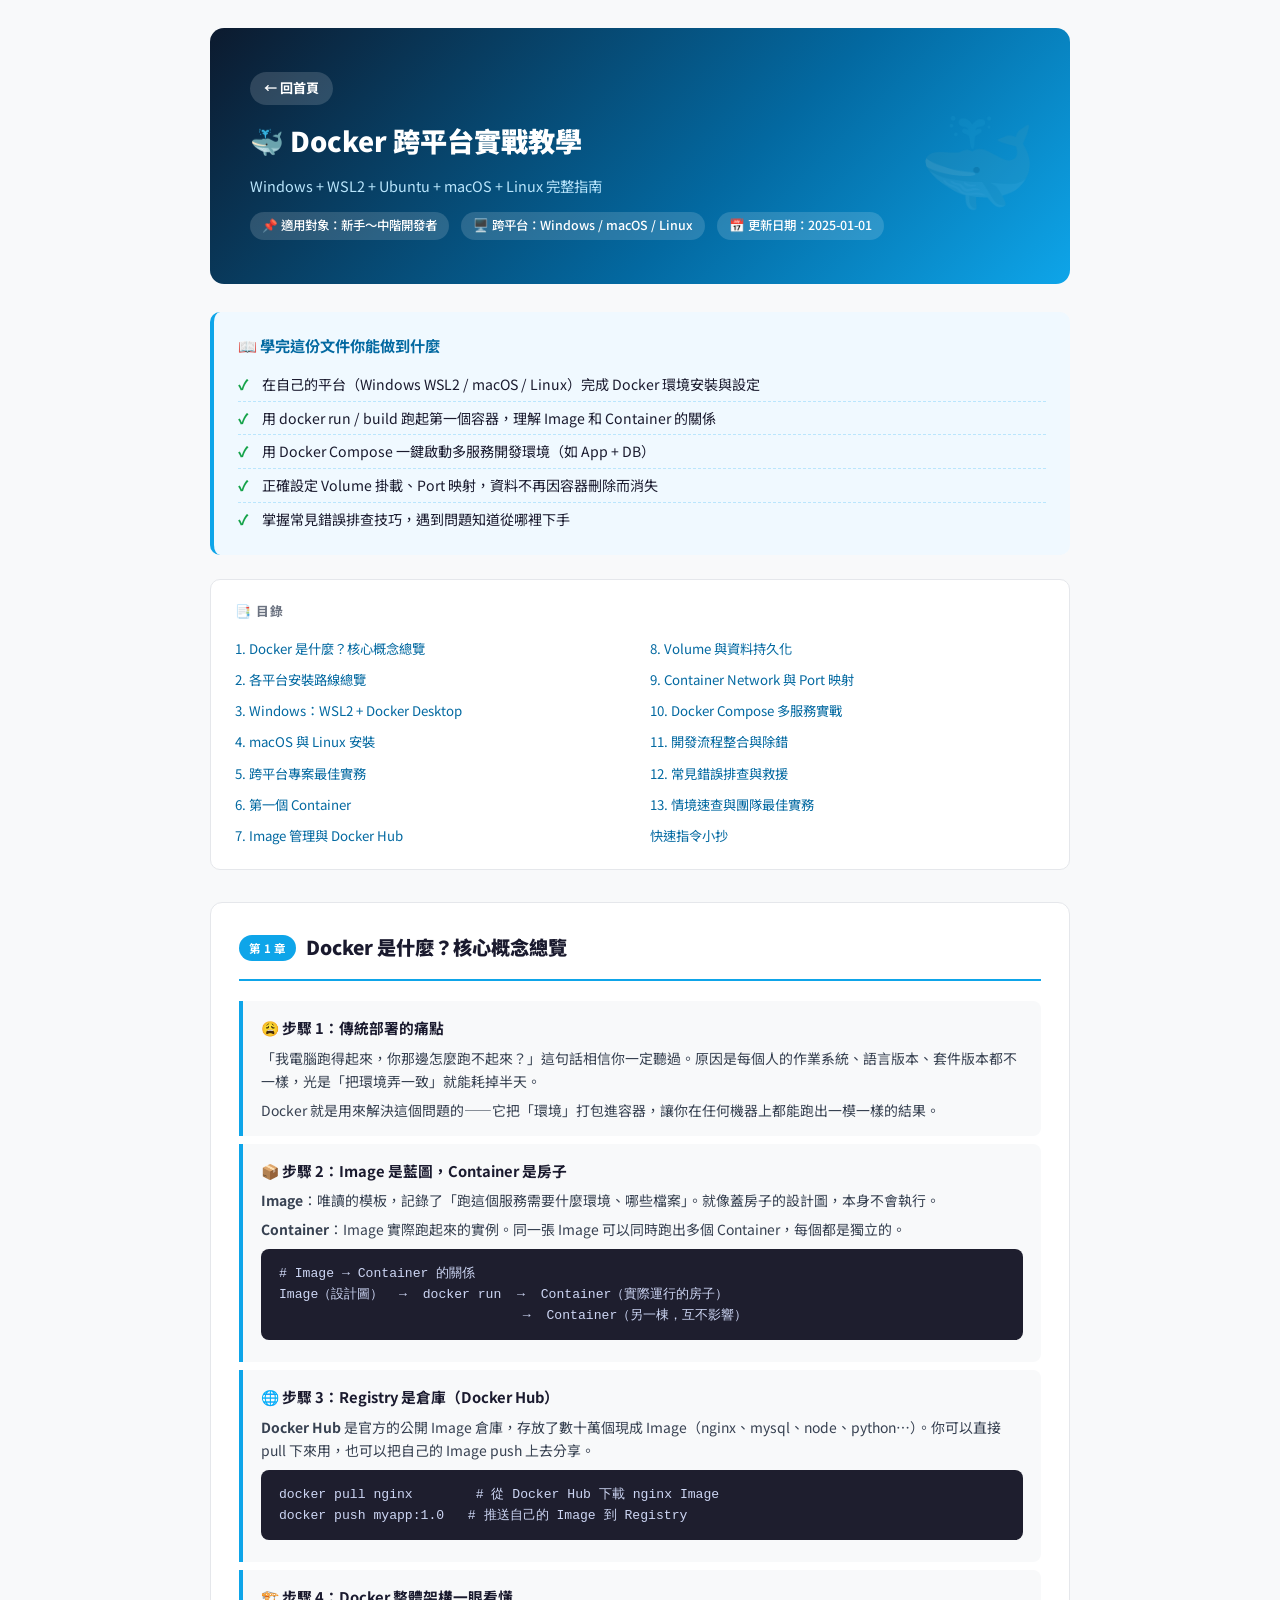
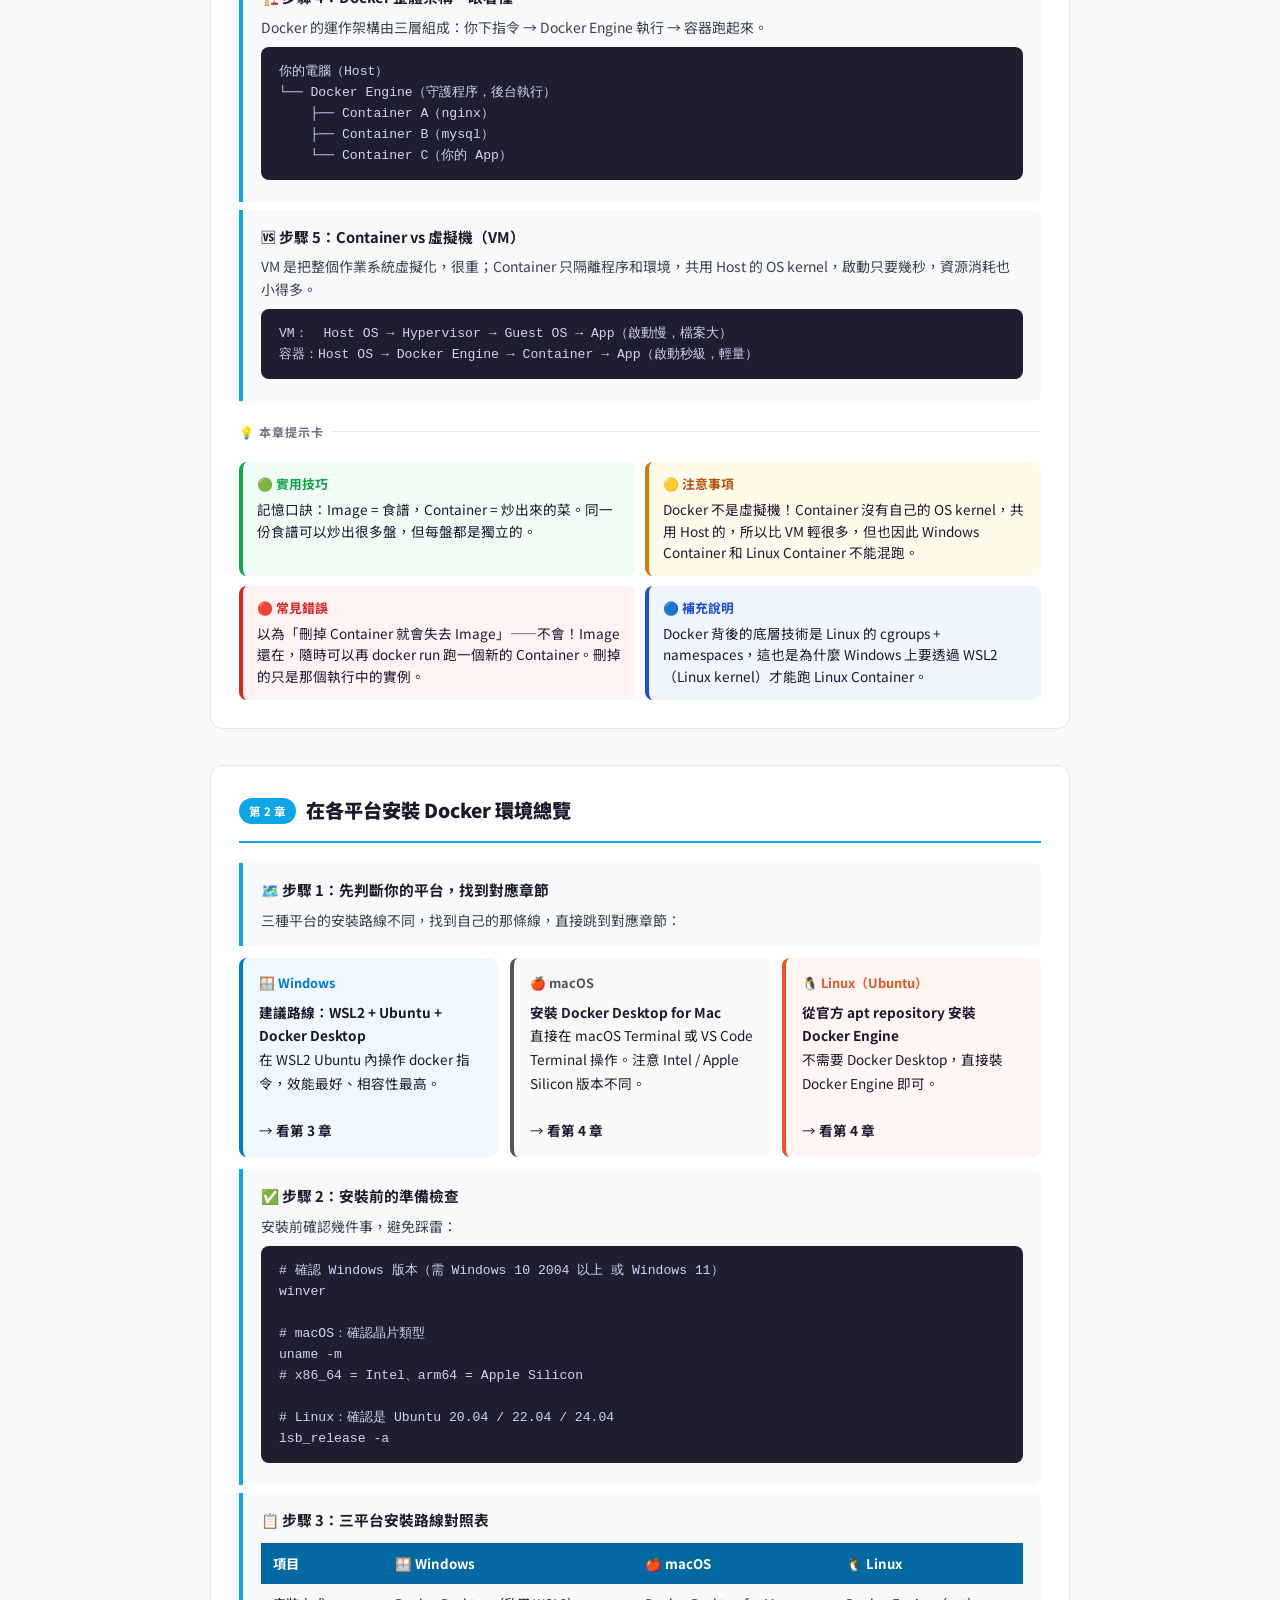
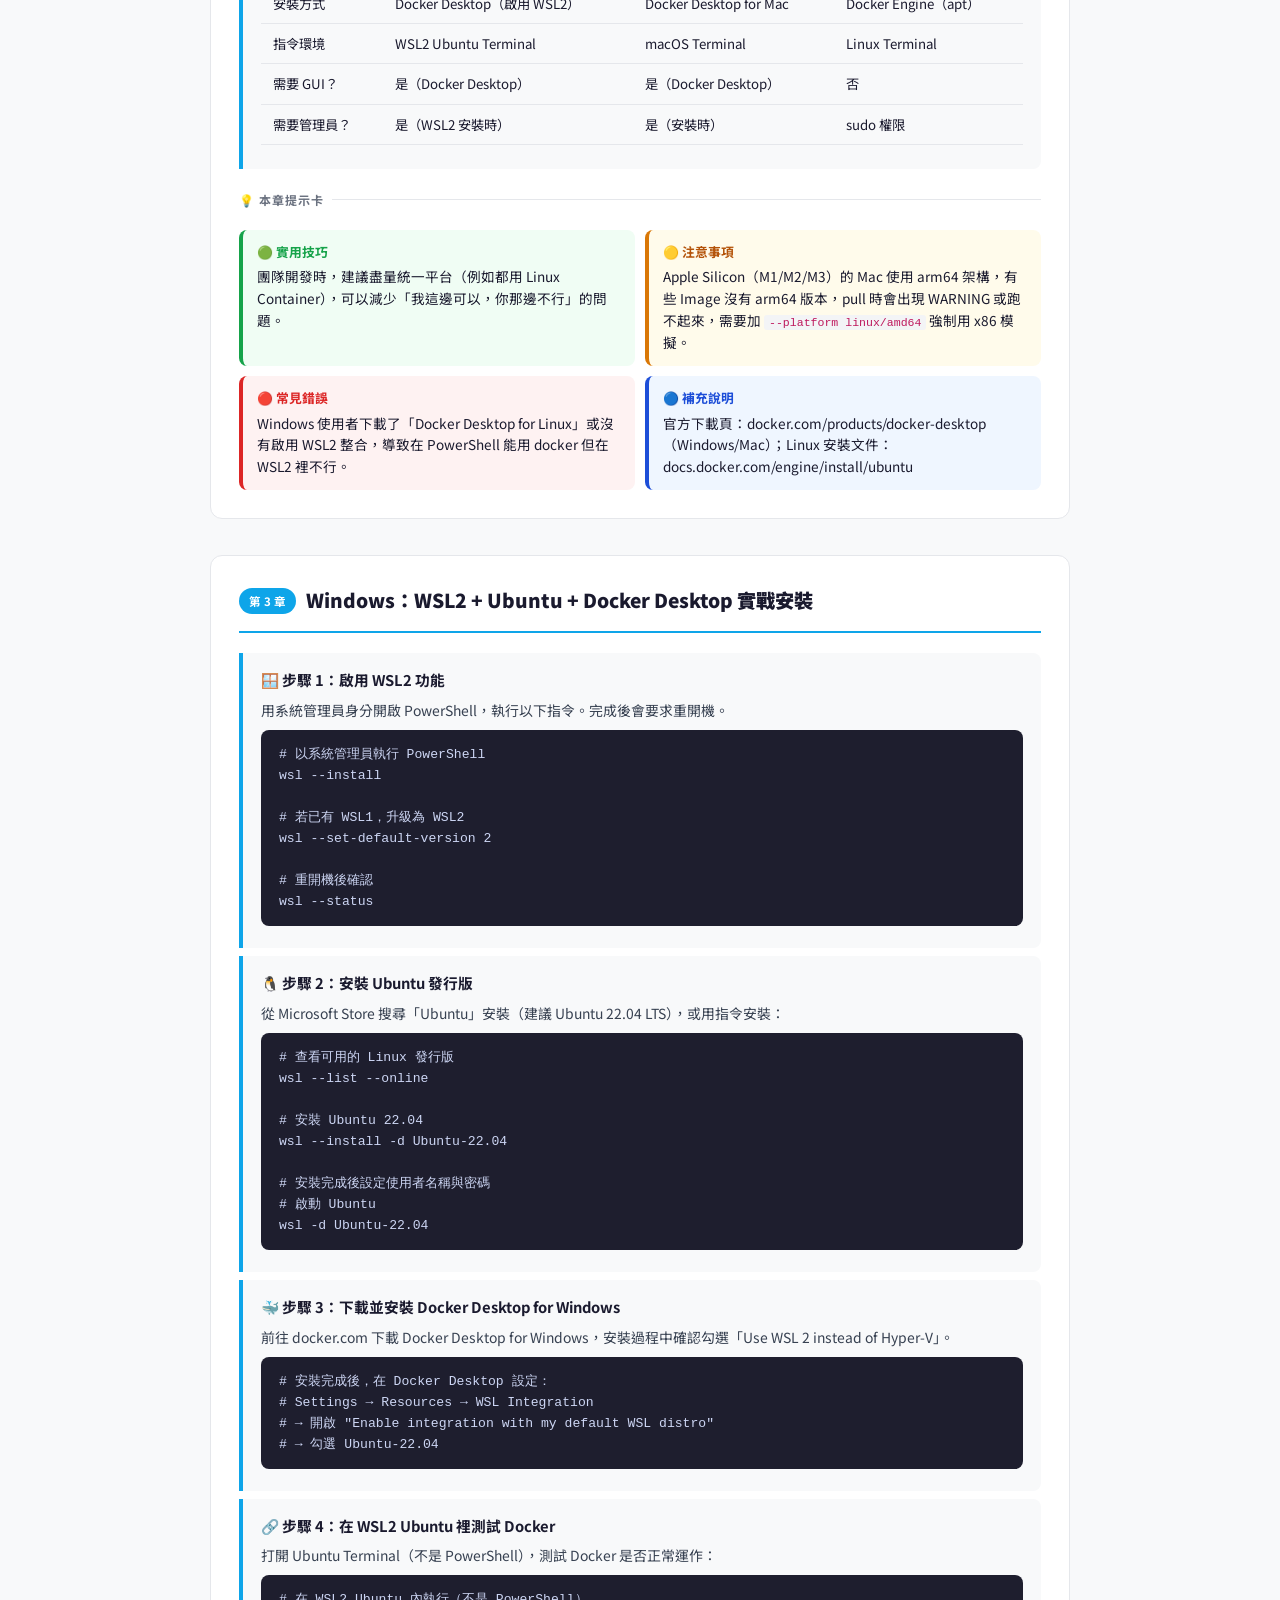
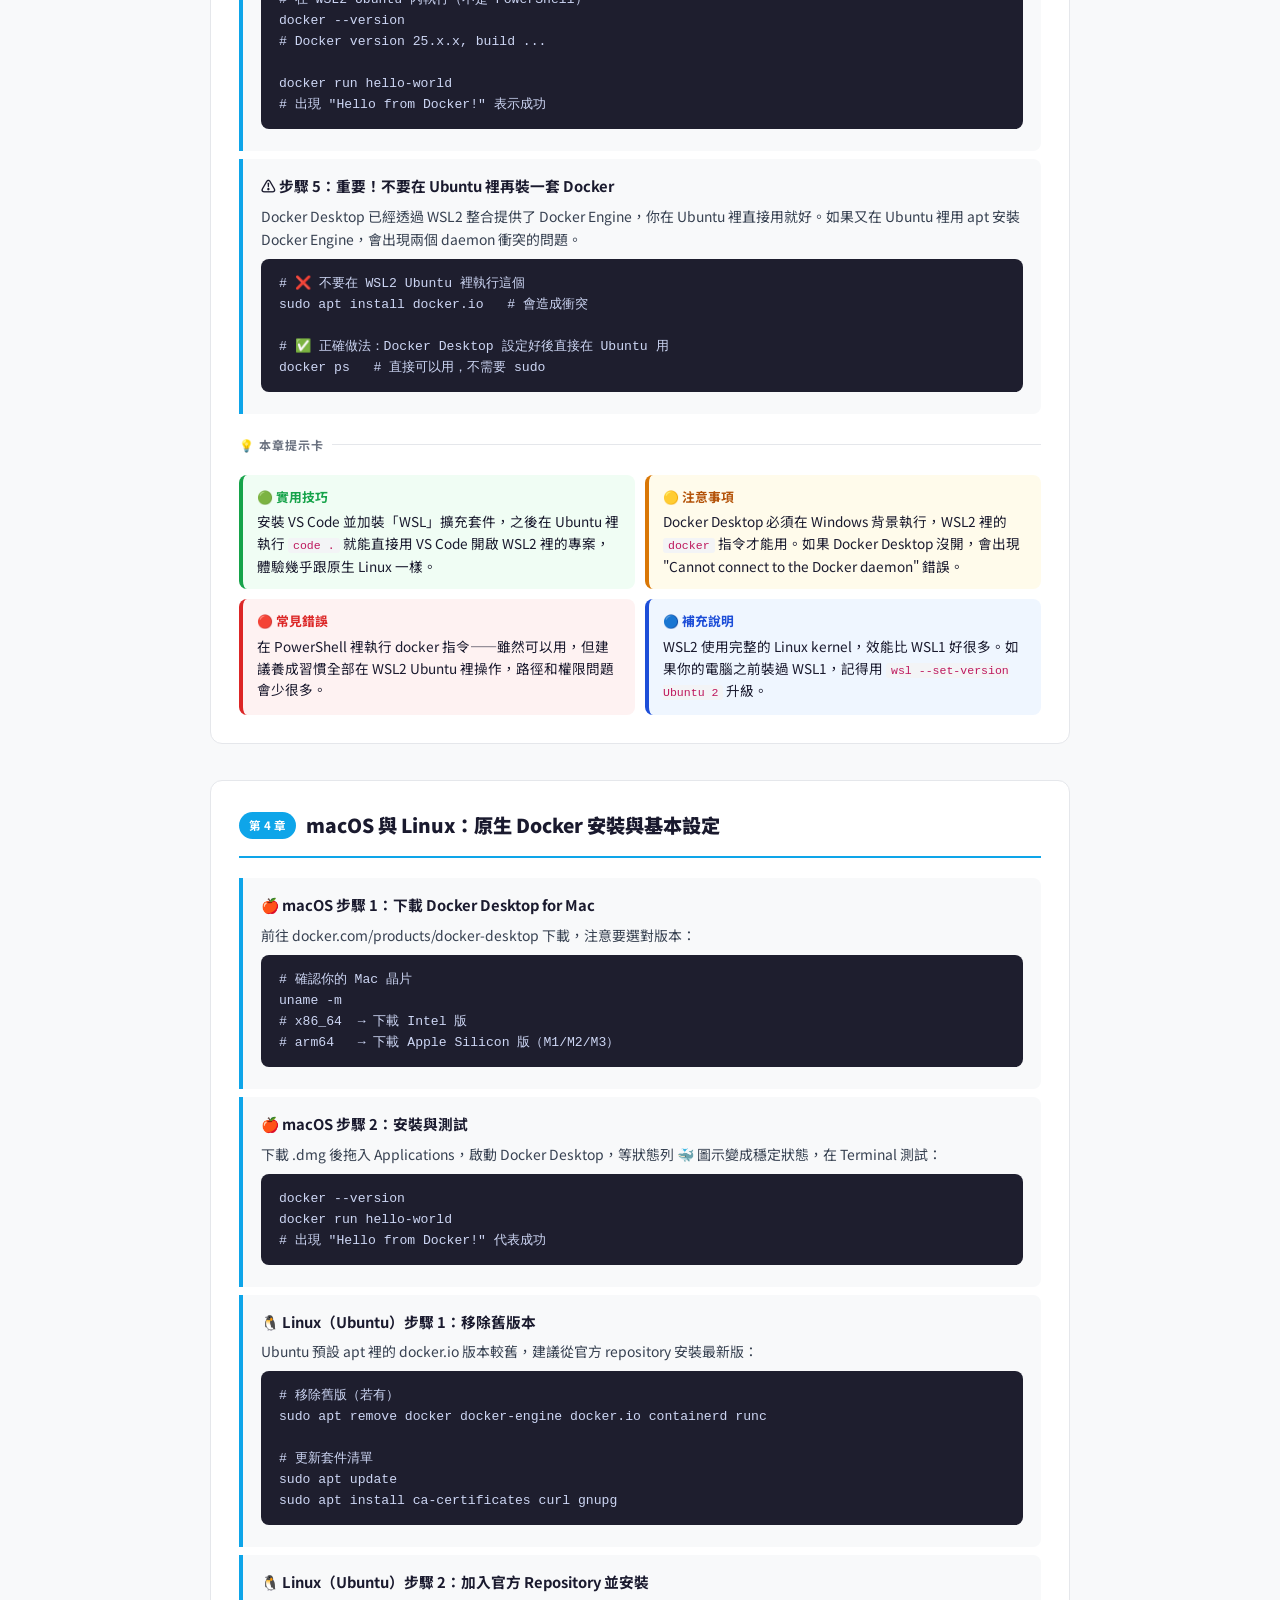
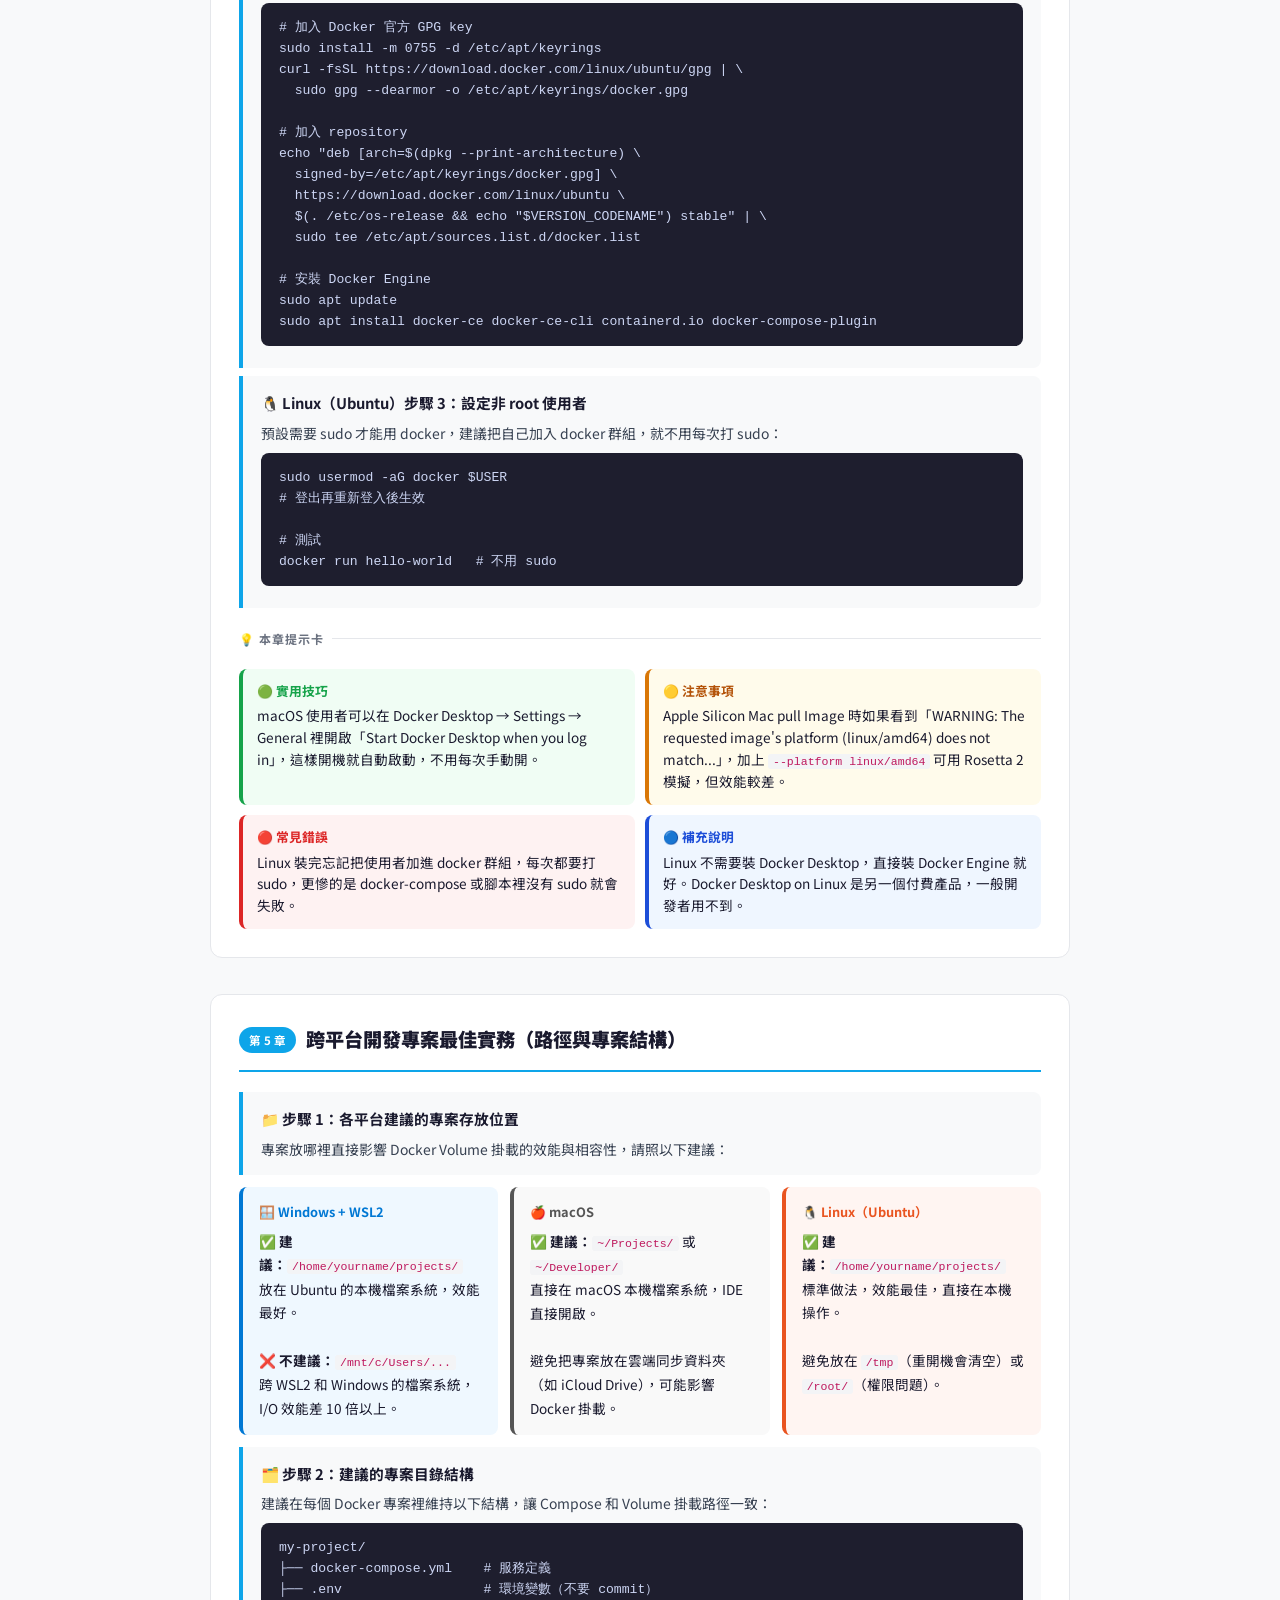
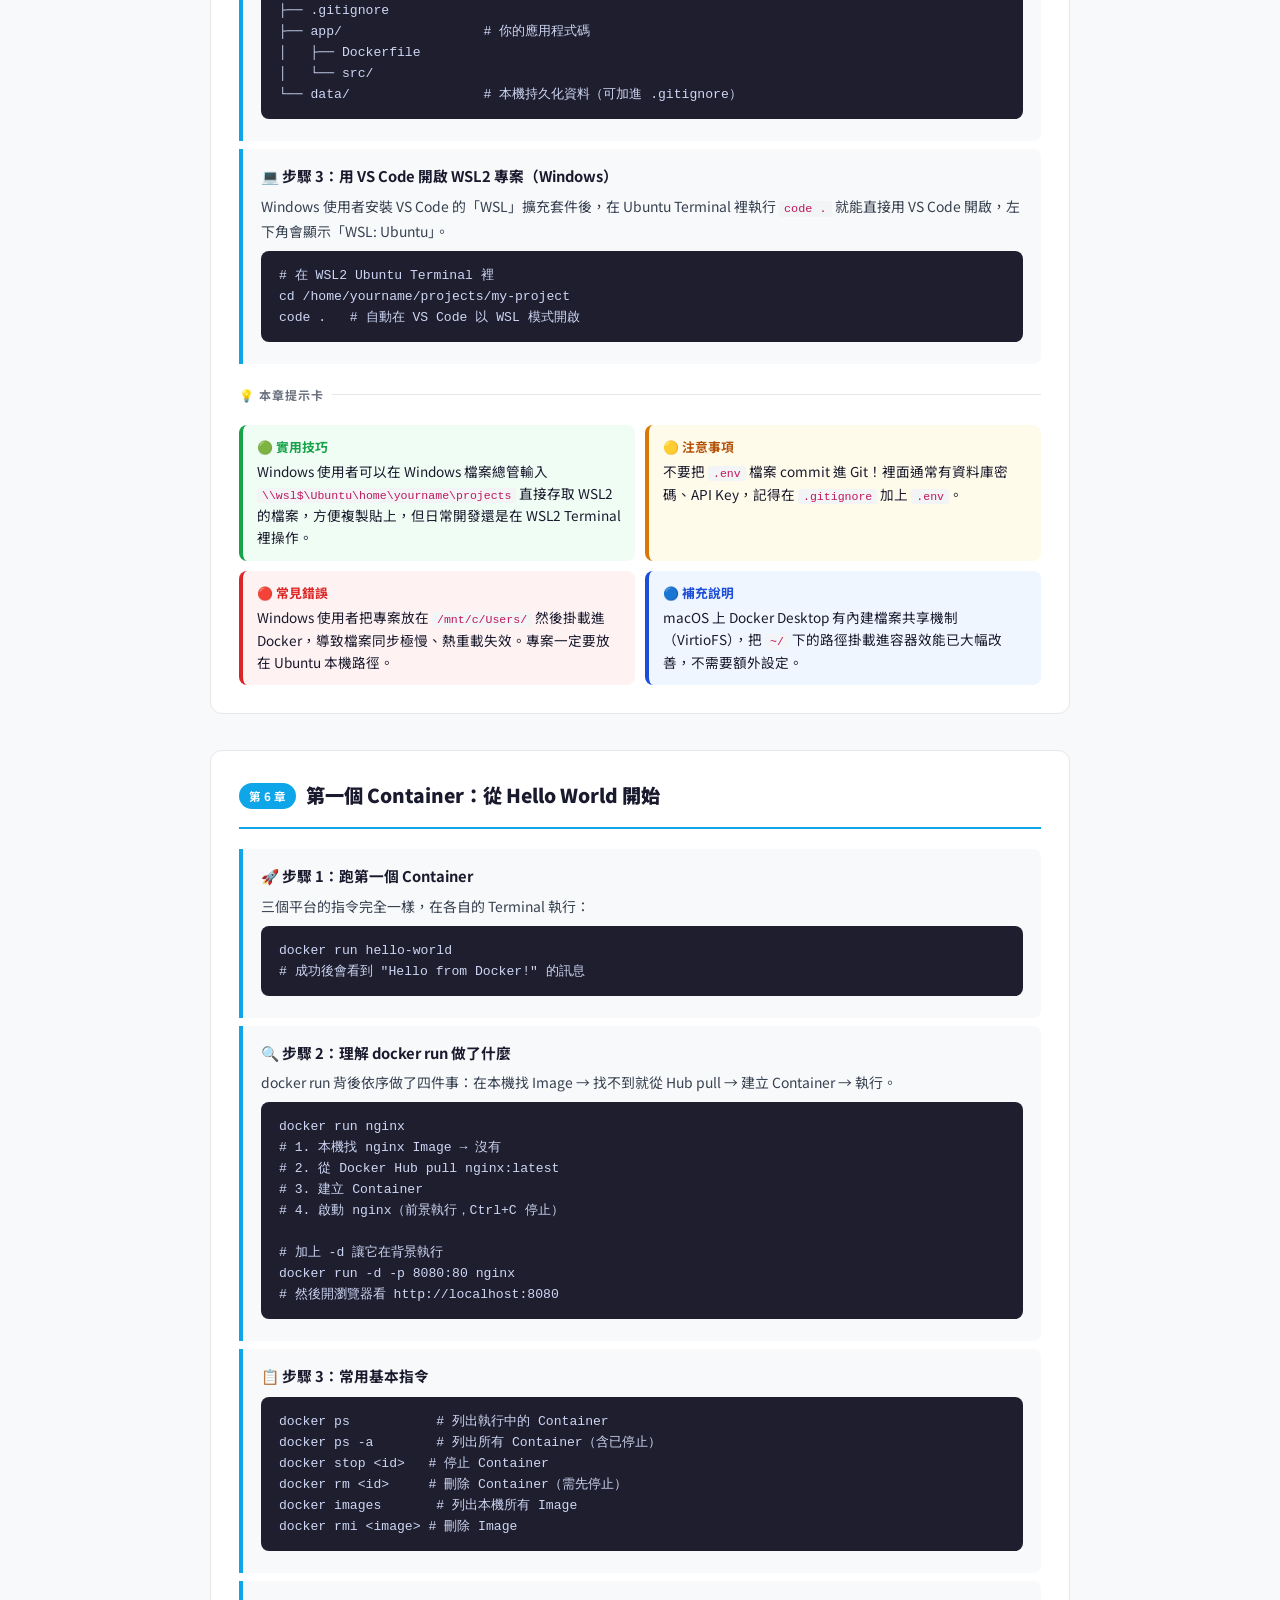
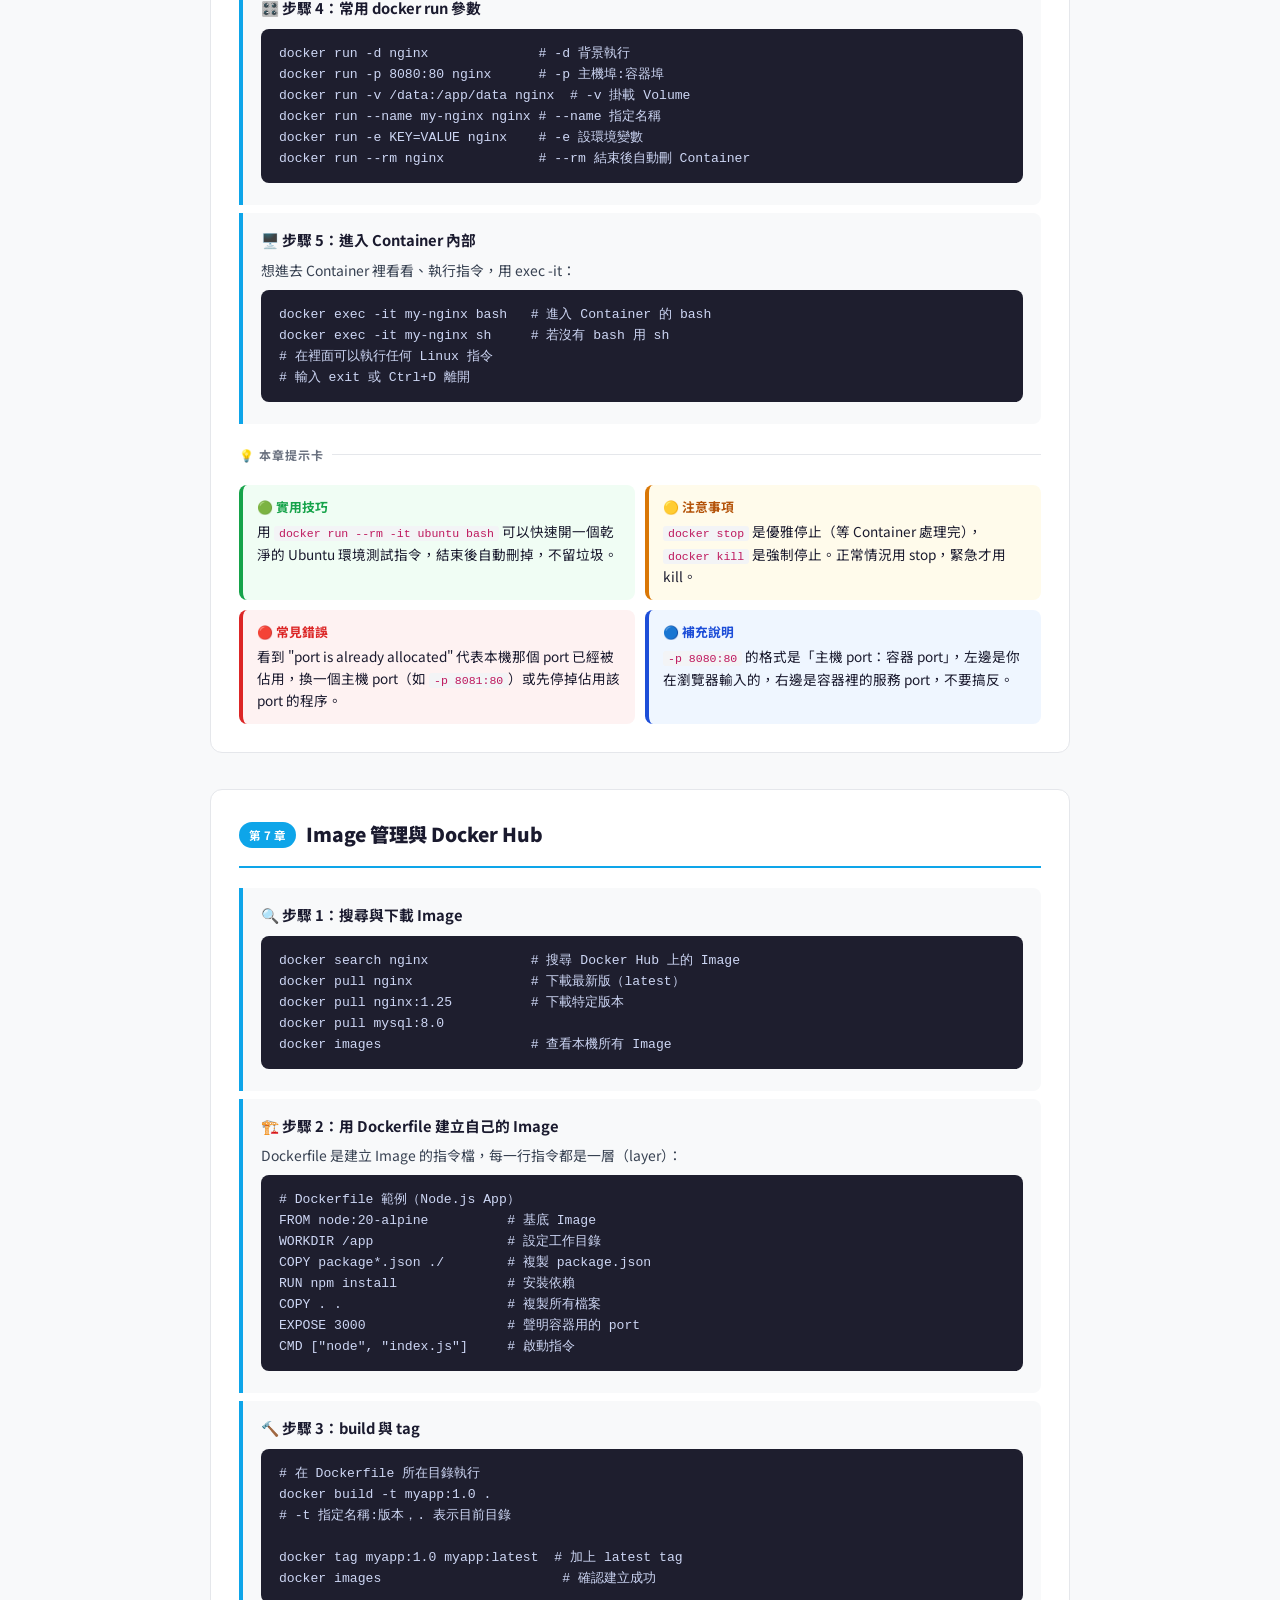
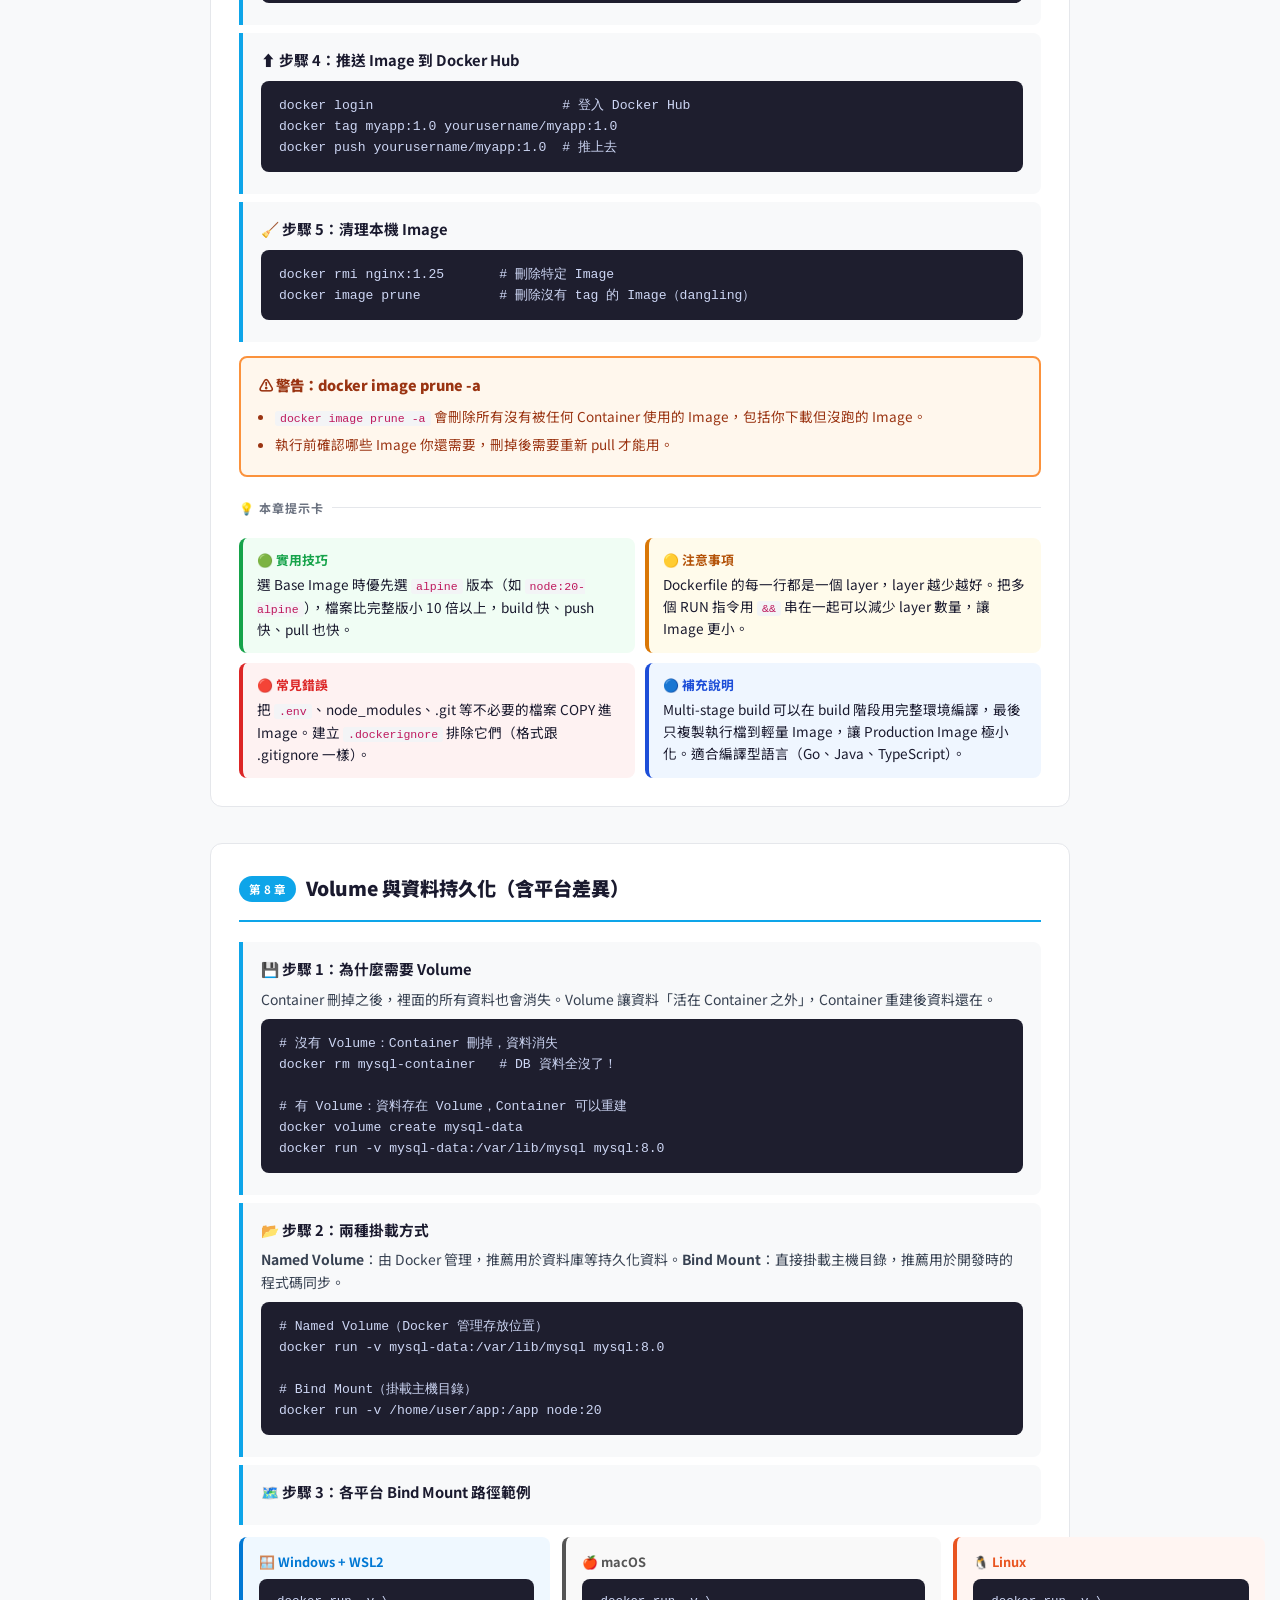
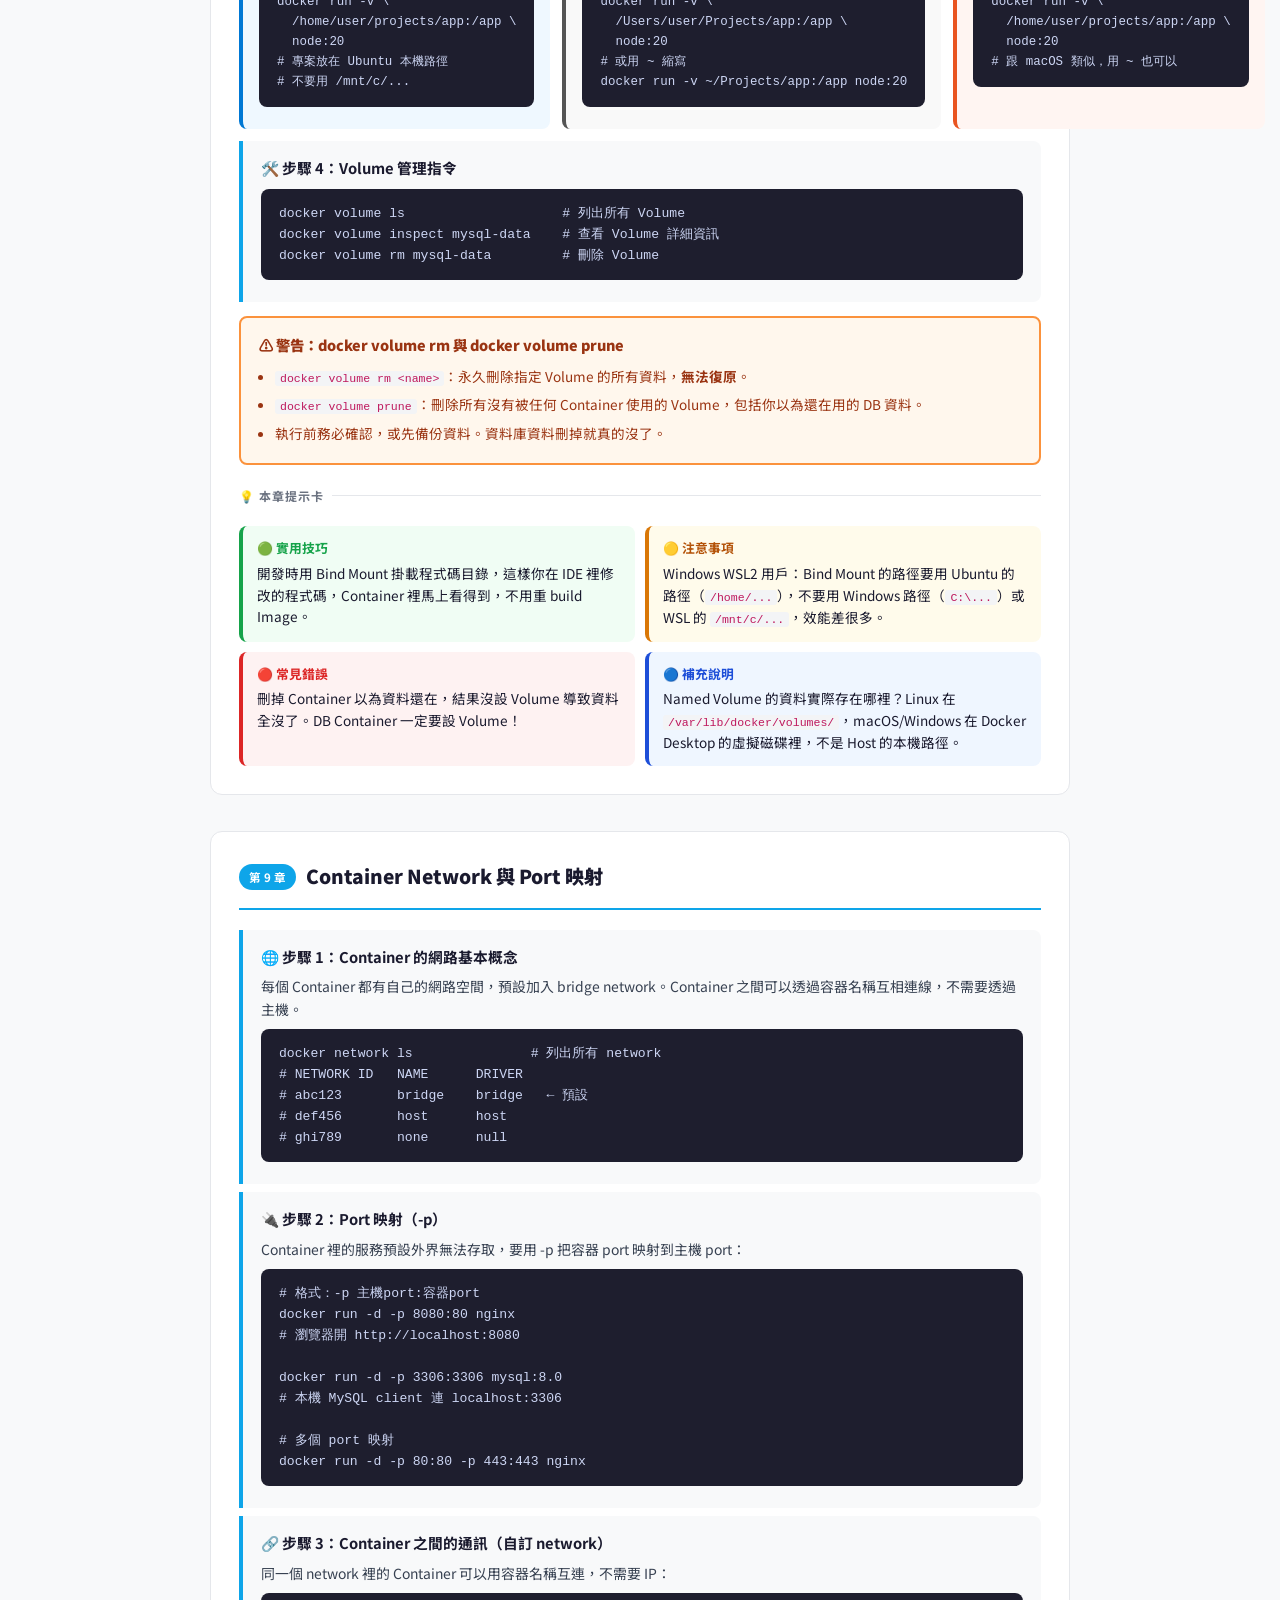
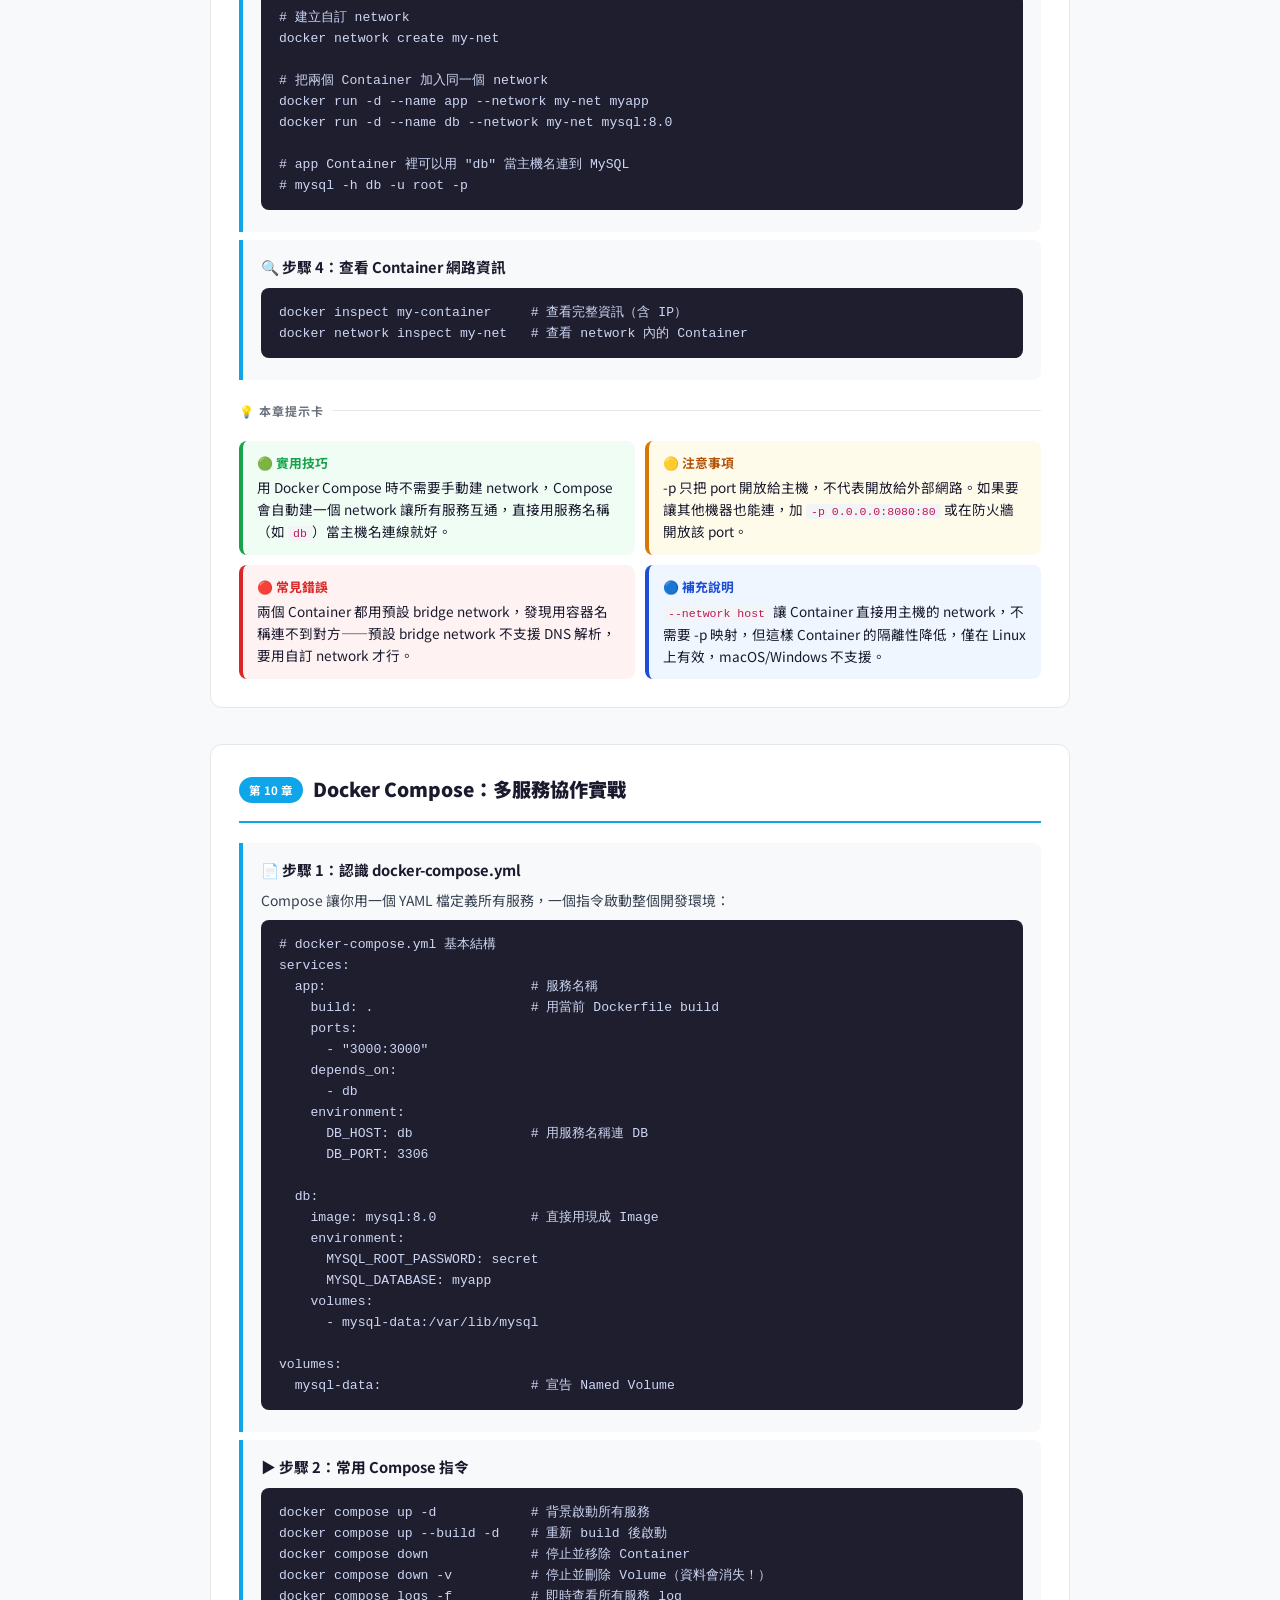
==== commit cdae0866: "增加導航" ====
--- a/dev-tools/docker/index.html
+++ b/dev-tools/docker/index.html
@@ -4,6 +4,7 @@
 <meta charset="UTF-8">
 <meta name="viewport" content="width=device-width, initial-scale=1.0">
 <title>Docker 教學：Windows + WSL2 + macOS + Linux 跨平台實戰</title>
+<script type="module" src="../../js/nav.js"></script>
 <link href="https://fonts.googleapis.com/css2?family=Noto+Sans+TC:wght@400;500;700;900&display=swap" rel="stylesheet">
 <style>
   *, *::before, *::after { box-sizing: border-box; margin: 0; padding: 0; }
